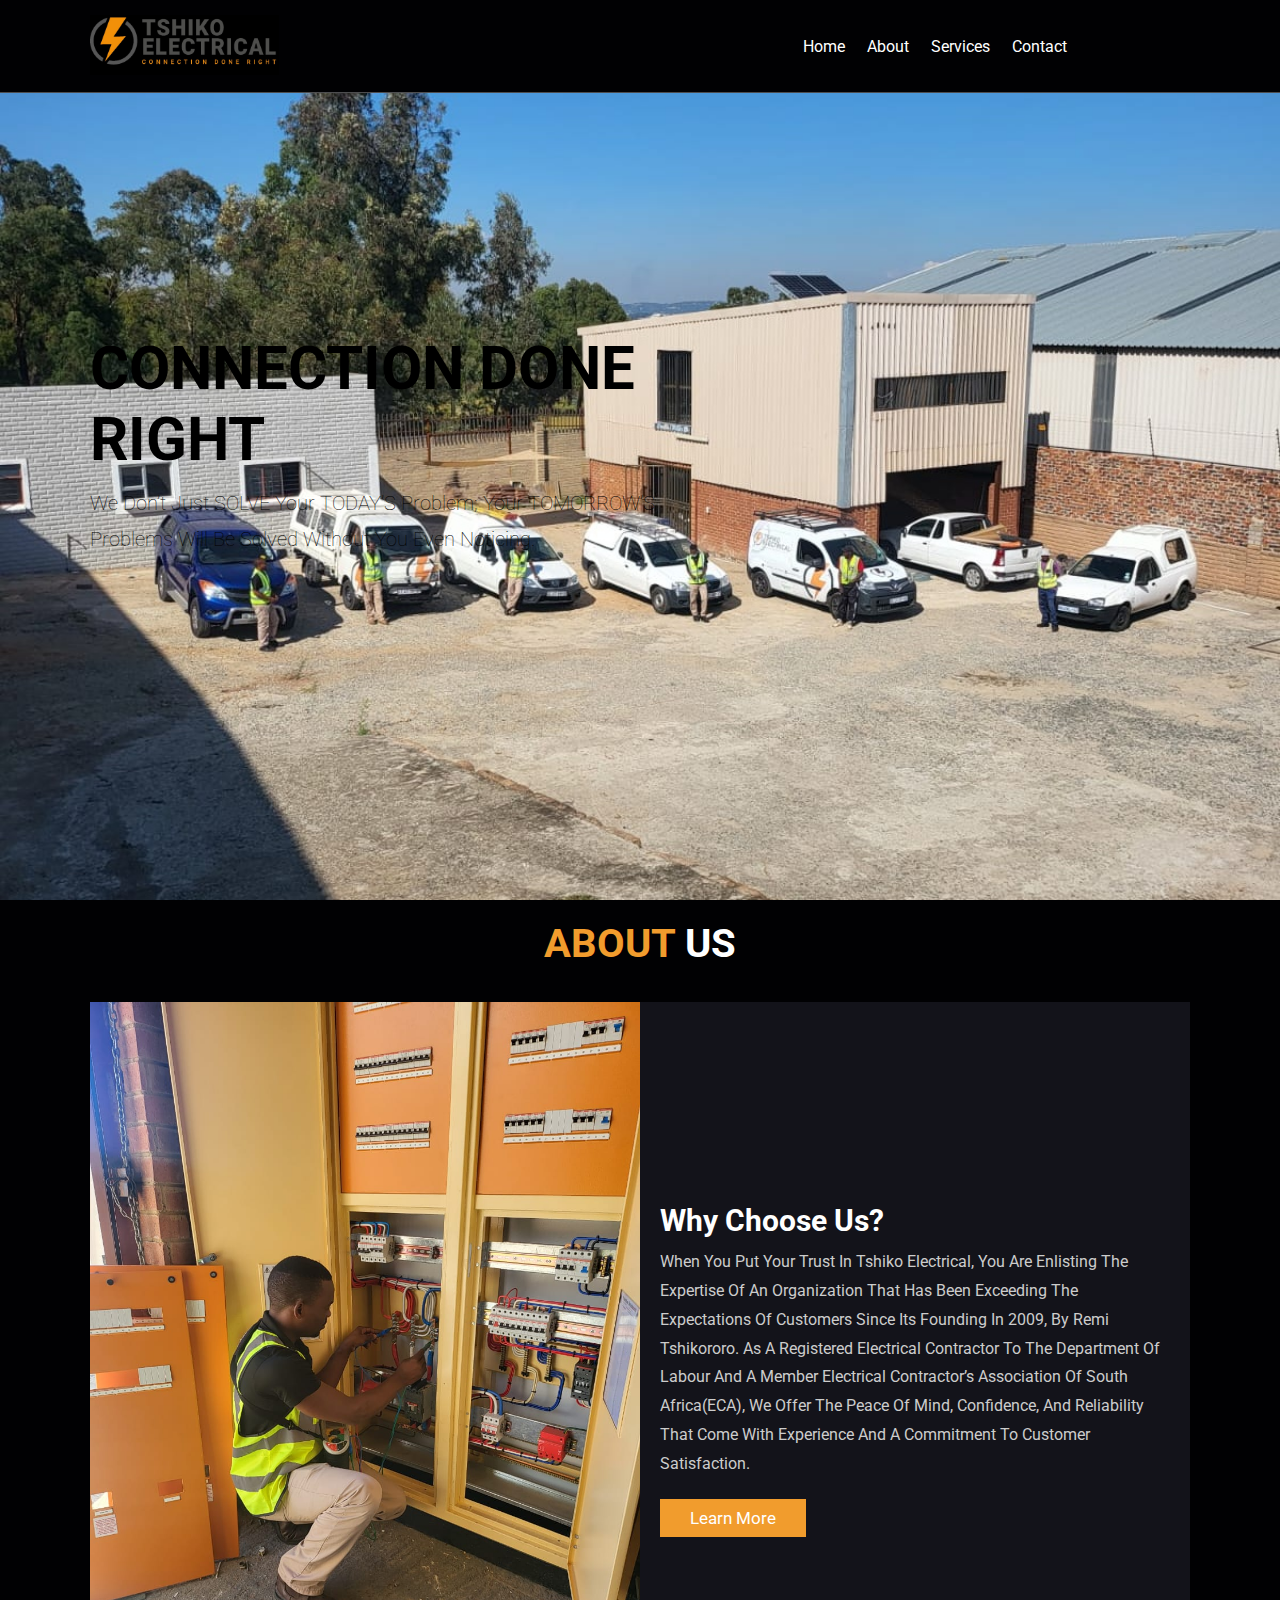
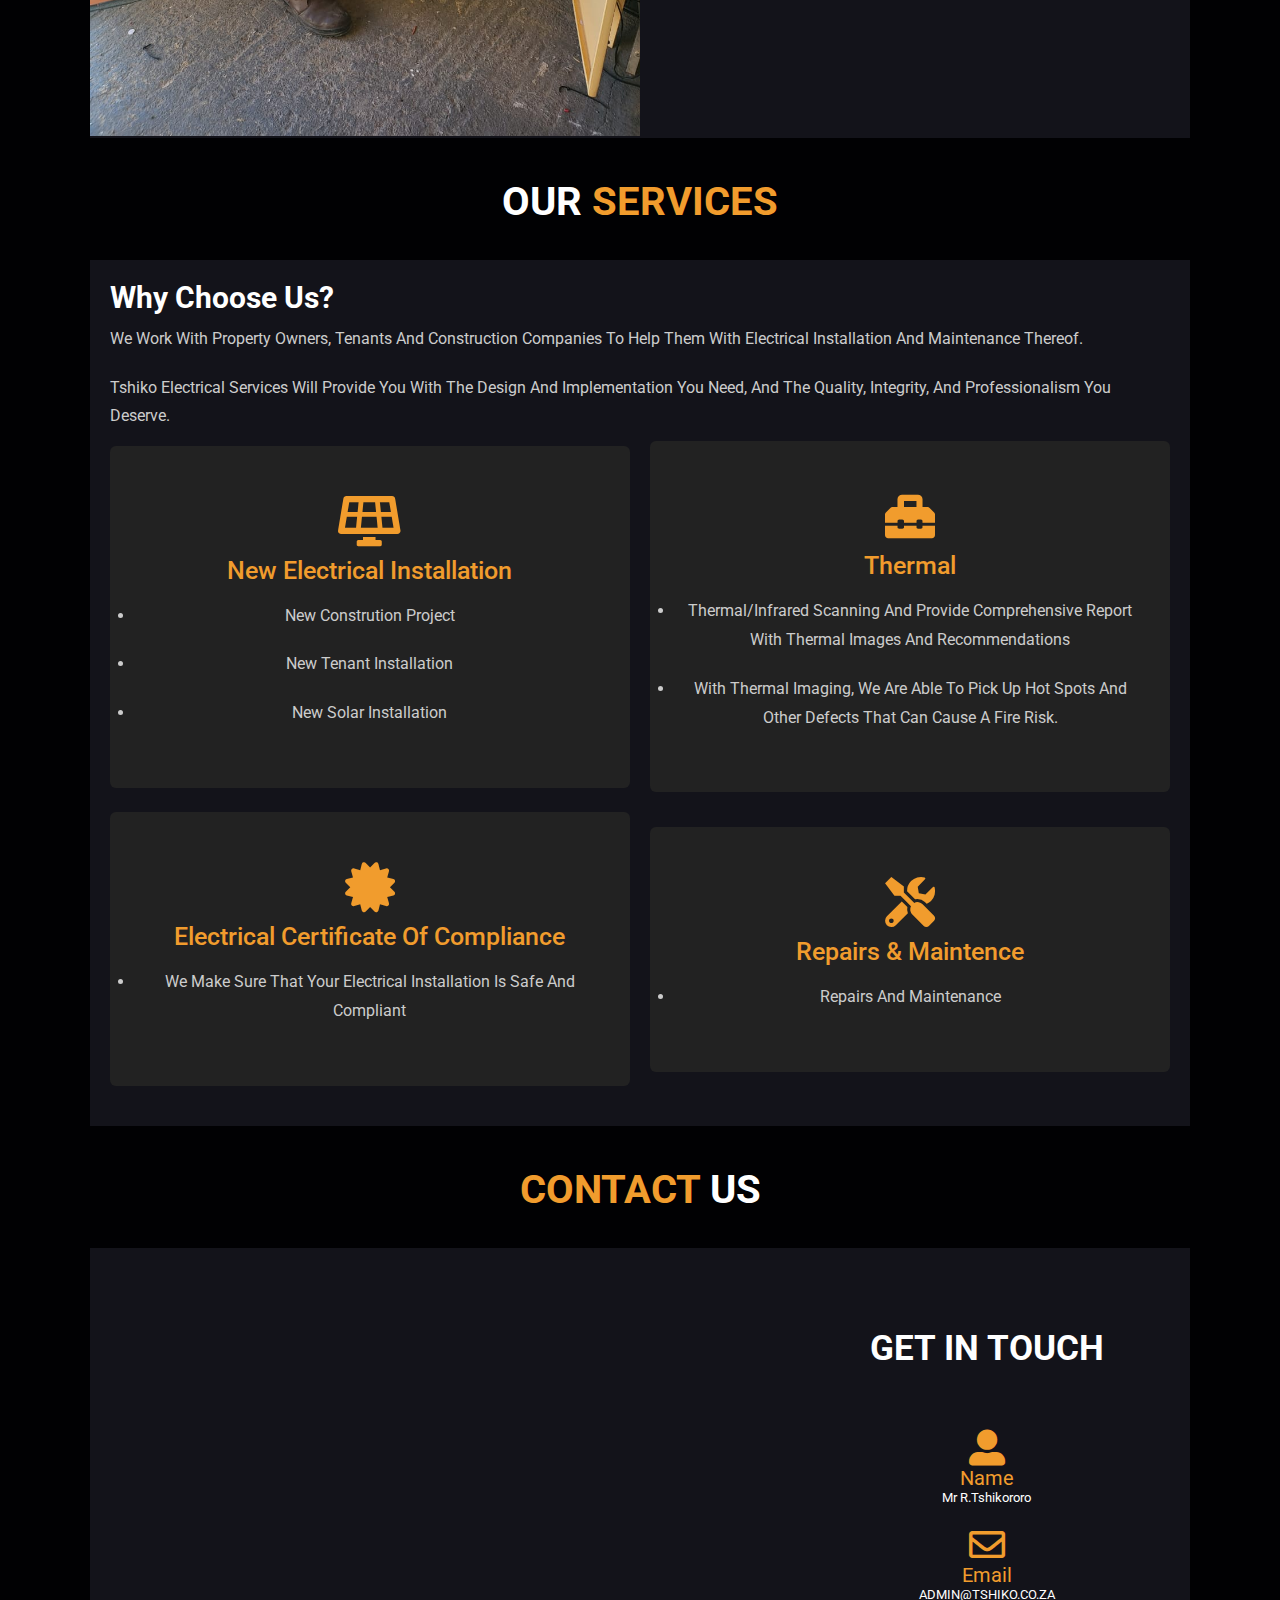
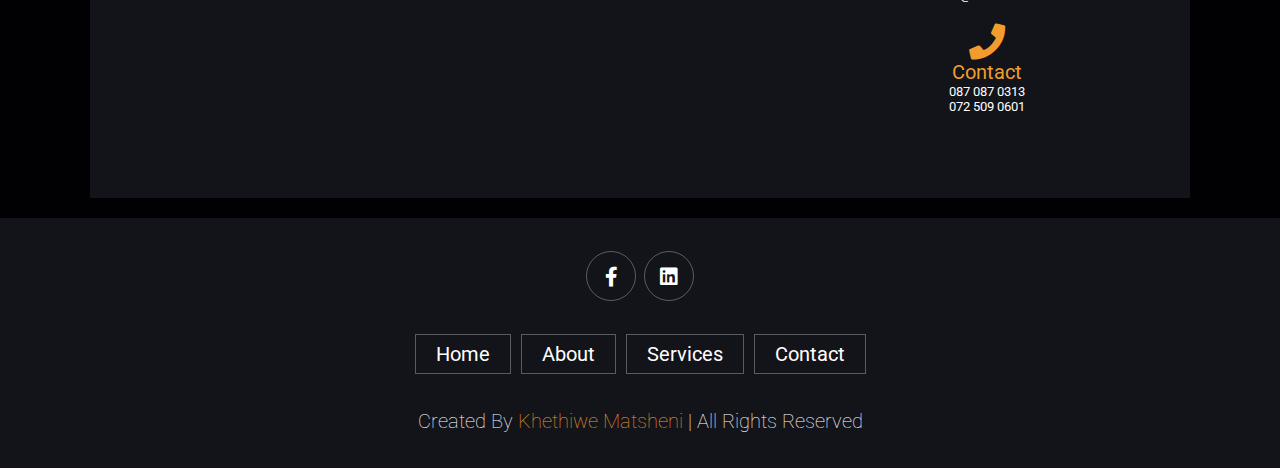
==== index.html @ 430356de "Add files via upload" ====
<!DOCTYPE html>
<html lang="en">
<head>
    <meta charset="UTF-8">
    <meta http-equiv="X-UA-Compatible" content="IE=edge">
    <meta name="viewport" content="width=device-width, initial-scale=1.0">
    <title>Tshiko Electrical</title>

    <!-- font awesome cdn link  -->
    <link rel="stylesheet" href="https://cdnjs.cloudflare.com/ajax/libs/font-awesome/5.15.4/css/all.min.css">
    <link rel="stylesheet" href="styles.css">

    <!-- custom css file link  -->
    <link rel="stylesheet" href="css/style.css">

</head>
<body>
    
<!-- header section starts  -->

<header class="header">

    <a href="#" class="logo">
        <img src="images/IMG-20221024-WA0004.jpg" alt="">
    </a>

    <nav class="navbar" style="
    margin-left: 400px;">
        <a href="#home">home</a>
        <a href="#about">about</a>
        <a href="#services">services</a>
        <a href="#contact">contact</a>
    </nav>

    <div class="icons">
        <div class="fas fa-bars" id="menu-btn"></div>
    </div>

</header>

<!-- header section ends -->

<!-- home section starts  -->

<section class="home" id="home">

    <div class="content">
        <h3>connection done right</h3>
        <p>We don’t just SOLVE your
            TODAY’S problem; Your
            TOMORROW’S problems will
            be solved without you even
            noticing.</p>
    </div>

</section>

<!-- home section ends -->

<!-- about section starts  -->

<section class="about" id="about">

    <h1 class="heading"> <span>about</span> us </h1>

    <div class="row">

        <div class="image">
            <img src="images/IMG-20221025-WA0006.jpg" alt="">
        </div>

        <div class="content">
            <h3>Why choose us?</h3>
            <p>When you put your trust in Tshiko Electrical, you are enlisting the expertise of
                an organization that has been exceeding the expectations of customers since
                its founding in 2009, by Remi Tshikororo.
                As a registered electrical contractor to the Department of Labour and a member
                Electrical Contractor’s Association of South Africa(ECA), we offer the peace of
                mind, confidence, and reliability that come with experience and a commitment
                to customer satisfaction.</p>
            <a href="learn.html" class="btn">learn more</a>
        </div>

    </div>

</section>

<!-- about section ends -->

<!-- menu section starts  -->

<section class="services" id="services">

    <h1 class="heading"> our <span>services</span> </h1>

    <div class="box-container">
        
        <div class="row">
    
            <div class="content">
                <h3>Why choose us?</h3>
                <p>We work with Property
                    owners, Tenants and
                    Construction companies to
                    help them with electrical
                    installation and maintenance
                    thereof.
                </p>
                
                <p> Tshiko Electrical Services
                    will provide you with the
                    design and implementation
                    you need, and the quality,
                    integrity, and
                    professionalism you
                    deserve.
                </p>

                <div class="serv-content">
                    <div class="card">
                        <div class="box">
                            <i class="fas fa-solar-panel"></i>
                            <div class="text">New Electrical Installation</div>
                            <ul>
                                <li>New constrution project</li>
                                <li>New Tenant Installation</li>
                                <li>New Solar Installation</li>
                            </ul>
                            
                        </div>
                    </div>

                    <div class="card">
                        <div class="box">
                            <i class="fas fa-toolbox"></i>
                            <div class="text">Thermal</div>
                            <ul>
                                <li>Thermal/Infrared Scanning
                                    and provide comprehensive
                                    report with thermal images
                                    and recommendations</li>
                                <li>With thermal imaging, we
                                    are able to pick up hot spots
                                    and other defects that can cause a fire risk.</li>
                            </ul>
                        </div>
                    </div>

                    <div class="card">
                        <div class="box">
                            <i class="fa fa-certificate"></i>
                            <div class="text">Electrical Certificate of Compliance</div>
                            <ul>
                                <li>We make sure that your electrical
                            installation is safe and compliant</li>
                            </ul>
                        </div>
                    </div>
                    <div class="card">
                        <div class="box">
                            <i class="fas fa-tools"></i>
                            <div class="text">Repairs & Maintence</div>
                           <ul>
                            <li>Repairs and Maintenance</li>
                           </ul>
                        </div>
                    </div>
                </div>
            </div>
        </div>
    </div>

</section>

<!-- menu section ends -->

<!-- contact section starts  -->

<section class="contact" id="contact">

    <h1 class="heading"> <span>contact</span> us </h1>

    <div class="row">
        <iframe src="https://www.google.com/maps/embed?pb=!1m18!1m12!1m3!1d3584.1574217935186!2d28.1757963150271!3d-26.061111183501712!2m3!1f0!2f0!3f0!3m2!1i1024!2i768!4f13.1!3m3!1m2!1s0x1e956cea1ae6d1e9%3A0x53cdd61ce76cabef!2sKaolin%20Avenue%2C%20Chloorkop%2C%20Edenvale%2C%201622!5e0!3m2!1sen!2sza!4v1666808904752!5m2!1sen!2sza" width="600" height="450" style="border:0;" allowfullscreen="" loading="lazy" referrerpolicy="no-referrer-when-downgrade"></iframe>
        <div class="column left" style="
            margin-left: 150px;">
            <h3 style="
            padding-top: 30px;
            padding-right: 0px;
            margin-right: 0px;">Get in Touch</h3>
            </br>
            <div class="icons" style="
            margin-top: 50px;">
                <div class="row2">
                    <i class='fas fa-user-alt' style='font-size:36px'></i>
                    <div class="info">
                        <div class="head" style="font-size: 20px;">Name</div>
                        <div class="sub-title" style="
                        color: white;
                        font-size: small;">Mr R.Tshikororo</div>
                    </div>
                </div>
            </br>
            </br>
                <div class="row2">
                    <i class='far fa-envelope' style='font-size:36px'></i>
                    <div class="info">
                        <div class="head" style="font-size: 20px;">Email</div>
                        <div class="sub-title" style="
                        color: white;
                        font-size: small;">ADMIN@TSHIKO.CO.ZA</div>
                    </div>
                </div>
                    </br>
                    </br>
                <div class="row2">
                    <i class='fas fa-phone' style='font-size:36px'></i>
                    <div class="info">
                        <div class="head" style="font-size: 20px;">Contact</div>
                        <div class="sub-title" style="
                        color: white;
                        font-size: small;">087 087 0313 </br> 072 509 0601 </div>
                    </div>
                </div>
                    </br>
                    </br>
            </div>
        </div>
    </div>

</section>



<!-- contact section ends -->

<!-- footer section starts  -->

<section class="footer">

    <div class="share">
        <a href="#" class="fab fa-facebook-f"></a>
        <a href="#" class="fab fa-linkedin"></a>
    </div>

    <div class="links">
        <a href="#">home</a>
        <a href="#">about</a>
        <a href="#">services</a>
        <a href="#">contact</a>
    </div>

    <div class="credit">created by <span>Khethiwe Matsheni</span> | all rights reserved</div>

</section>

<!-- footer section ends -->

















<!-- custom js file link  -->
<script src="js/script.js"></script>

</body>
</html>
---- css/style.css ----
@import url('https://fonts.googleapis.com/css2?family=Roboto:wght@100;300;400;500;700&display=swap');

:root{
    --main-color:#f19c2d;
    --black:#13131a;
    --bg:#010103;
    --border:.1rem solid rgba(255,255,255,.3);
}

*{
    font-family: 'Roboto', sans-serif;
    margin:0; padding:0;
    box-sizing: border-box;
    outline: none; border:none;
    text-decoration: none;
    text-transform: capitalize;
    transition: .2s linear;
}

html{
    font-size: 62.5%;
    overflow-x: hidden;
    scroll-padding-top: 9rem;
    scroll-behavior: smooth;
}

html::-webkit-scrollbar{
    width: .8rem;
}

html::-webkit-scrollbar-track{
    background: transparent;
}

html::-webkit-scrollbar-thumb{
    background: #fff;
    border-radius: 5rem;
}

body{
    background: var(--bg);
}

section{
    padding:2rem 7%;
}

.heading{
    text-align: center;
    color:#fff;
    text-transform: uppercase;
    padding-bottom: 3.5rem;
    font-size: 4rem;
}

.heading span{
    color:var(--main-color);
    text-transform: uppercase;
}

.btn{
    margin-top: 1rem;
    display: inline-block;
    padding:.9rem 3rem;
    font-size: 1.7rem;
    color:#fff;
    background: var(--main-color);
    cursor: pointer;
}

.btn:hover{
    letter-spacing: .2rem;
}

.header{
    background: var(--bg);
    display: flex;
    align-items: center;
    justify-content: space-between;
    padding:1.5rem 7%;
    border-bottom: var(--border);
    position: fixed;
    top:0; left: 0; right: 0;
    z-index: 1000;
}

.header .logo img{
    height: 6rem;
}

.header .navbar a{
    margin:0 1rem;
    font-size: 1.6rem;
    color:#fff;
}

.header .navbar a:hover{
    color:var(--main-color);
    border-bottom: .1rem solid var(--main-color);
    padding-bottom: .5rem;
}

.header .icons div{
    color:#fff;
    cursor: pointer;
    font-size: 2.5rem;
    margin-left: 2rem;
}

.header .icons div:hover{
    color:var(--main-color);
}

#menu-btn{
    display: none;
}

.header .search-form{
    position: absolute;
    top:115%; right: 7%;
    background: #fff;
    width: 50rem;
    height: 5rem;
    display: flex;
    align-items: center;
    transform: scaleY(0);
    transform-origin: top;
}

.header .search-form.active{
    transform: scaleY(1);
}

.header .search-form input{
    height: 100%;
    width: 100%;
    font-size: 1.6rem;
    color:var(--black);
    padding:1rem;
    text-transform: none;
}

.header .search-form label{
    cursor: pointer;
    font-size: 2.2rem;
    margin-right: 1.5rem;
    color:var(--black);
}

.header .search-form label:hover{
    color:var(--main-color);
}

.header .cart-items-container{
    position: absolute;
    top:100%; right: -100%;
    height: calc(100vh - 9.5rem);
    width: 35rem;
    background: #fff;
    padding:0 1.5rem;
}

.header .cart-items-container.active{
    right: 0;
}

.header .cart-items-container .cart-item{
    position: relative;
    margin:2rem 0;
    display: flex;
    align-items: center;
    gap:1.5rem;
}

.header .cart-items-container .cart-item .fa-times{
    position: absolute;
    top:1rem; right: 1rem;
    font-size: 2rem;
    cursor: pointer;
    color: var(--black);
}

.header .cart-items-container .cart-item .fa-times:hover{
    color:var(--main-color);
}

.header .cart-items-container .cart-item img{
    height: 7rem;
}

.header .cart-items-container .cart-item .content h3{
    font-size: 2rem;
    color:var(--black);
    padding-bottom: .5rem;
}

.header .cart-items-container .cart-item .content .price{
    font-size: 1.5rem;
    color:var(--main-color);
}

.header .cart-items-container .btn{
    width: 100%;
    text-align: center;
}

.home{
    min-height: 100vh;
    display: flex;
    align-items: center;
    background:url(../images/IMG_20221027_084134.jpg) no-repeat;
    background-size: cover;
    background-position: center;
}

.home .content{
    max-width: 60rem;
}

.home .content h3{
    font-size: 6rem;
    text-transform: uppercase;
    color:black;
}

.home .content p{
    font-size: 2rem;
    font-weight: lighter;
    line-height: 1.8;
    padding:1rem 0;
    color:black;
}

.about .row{
    display: flex;
    align-items: center;
    background:var(--black);
    flex-wrap: wrap;
}

.about .row .image{
    flex:1 1 45rem;
}

.about .row .image img{
    width: 100%;
}
.about .row .content{
    flex:1 1 45rem;
    padding:2rem;
}

.about .row .content h3{
    font-size: 3rem;
    color:#fff;
}

.about .row .content p{
    font-size: 1.6rem;
    color:#ccc;
    padding:1rem 0;
    line-height: 1.8;
}

.services .serv-content{
    display: flex;
    flex-wrap: wrap;
    align-items: center;
    justify-content: space-between;
}
.services .row{
    display: flex;
    align-items: center;
    background:var(--black);
    flex-wrap: wrap;
}

.services .row .image{
    flex:1 1 45rem;
}

.services .row .image img{
    width: 100%;
}
.services .row .content{
    flex:1 1 45rem;
    padding:2rem;
}

.services .row .content h3{
    font-size: 3rem;
    color:#fff;
}

.services .row .content p{
    font-size: 1.6rem;
    color:#ccc;
    padding:1rem 0;
    line-height: 1.8;
}

.services .row .content li{
    font-size: 1.6rem;
    color:#ccc;
    padding:1rem 0;
    line-height: 1.8;
}

.services .serv-content .card{
    width: calc(33% - 20px);
    background: #222;
    text-align: center;
    border-radius: 6px;
    padding: 50px 25px;
    cursor: pointer;
    transition: all 0.3s ease;
}
.services .serv-content .card .box{
    transition: all 0.3s ease;
}
.services .serv-content .card i{
    font-size: 50px;
    color: #f19c2d;
    transition: color 0.3s ease;
}

.services .serv-content .card .text{
    font-size: 25px;
    font-weight: 500;
    margin: 10px 0 7px 0;
    color:#f19c2d;
}

.services .serv-content .card{
    width: calc(50% - 10px);
    margin-bottom: 20px;
}

.review .box-container{
    display: grid;
    grid-template-columns: repeat(auto-fit, minmax(30rem, 1fr));
    gap:1.5rem;
}

.review .box-container .box{
    border:var(--border);
    text-align: center;
    padding:3rem 2rem;
}

.review .box-container .box p{
    font-size: 1.5rem;
    line-height: 1.8;
    color:#ccc;
    padding:2rem 0;
}

.review .box-container .box .user{
    height: 250px;
    width: 200px;
    object-fit: cover;
}

.review .box-container .box h3{
    padding:1rem 0;
    font-size: 2rem;
    color:#fff;
}

.review .box-container .box .stars i{
    font-size: 1.5rem;
    color:var(--main-color);
}


.contact .row{
    display: flex;
    background:var(--black);
    flex-wrap: wrap;
    gap:1rem;
}

.contact .row .map{
    flex:1 1 45rem;
    width: 100%;
    object-fit: cover;
}

.contact .row{
    flex:1 1 45rem;
    padding:5rem 2rem;
    text-align: center;
    color: #f19c2d;
}

.contact .row h3{
    text-transform: uppercase;
    font-size: 3.5rem;
    color:#fff;
}

.contact .row p{
    font-size: medium;
    color: white;
}

.contact .row head{
    height: 30px;
}

.contact .row .inputBox{
    display: flex;
    align-items: center;
    margin-top: 2rem;
    margin-bottom: 2rem;
    background:var(--bg);
    border:var(--border);
}

.contact .row .inputBox span{
    color:#fff;
    font-size: 2rem;
    padding-left: 2rem;
}

.contact .row .inputBox input{
    width: 100%;
    padding:2rem;
    font-size: 1.7rem;
    color:#fff;
    text-transform: none;
    background:none;
}


.footer{
    background:var(--black);
    text-align: center;
}

.footer .share{
    padding:1rem 0;
}

.footer .share a{
    height: 5rem;
    width: 5rem;
    line-height: 5rem;
    font-size: 2rem;
    color:#fff;
    border:var(--border);
    margin:.3rem;
    border-radius: 50%;
}

.footer .share a:hover{
    background-color: var(--main-color);
}

.footer .links{
    display: flex;
    justify-content: center;
    flex-wrap: wrap;
    padding:2rem 0;
    gap:1rem;
}

.footer .links a{
    padding:.7rem 2rem;
    color:#fff;
    border:var(--border);
    font-size: 2rem;
}

.footer .links a:hover{
    background:var(--main-color);
}

.footer .credit{
    font-size: 2rem;
    color:#fff;
    font-weight: lighter;
    padding:1.5rem;
}

.footer .credit span{
    color:var(--main-color);
}













/* media queries  */
@media (max-width:991px){

    html{
        font-size: 55%;
    }

    .header{
        padding:1.5rem 2rem;
    }

    section{
        padding:2rem;
    }

}

@media (max-width:768px){

    #menu-btn{
        display: inline-block;
    }

    .header .navbar{
        position: absolute;
        top:100%; right: -100%;
        background: #fff;
        width: 30rem;
        height: calc(100vh - 9.5rem);
    }

    .header .navbar.active{
        right:0;
    }

    .header .navbar a{
        color:var(--black);
        display: block;
        margin:1.5rem;
        padding:.5rem;
        font-size: 2rem;
    }

    .header .search-form{
        width: 90%;
        right: 2rem;
    }

    .home{
        background-position: left;
        justify-content: center;
        text-align: center;
    }

    .home .content h3{
        font-size: 4.5rem;
    }

    .home .content p{
        font-size: 1.5rem;
    }

}

@media (max-width:450px){

    html{
        font-size: 50%;
    }

}
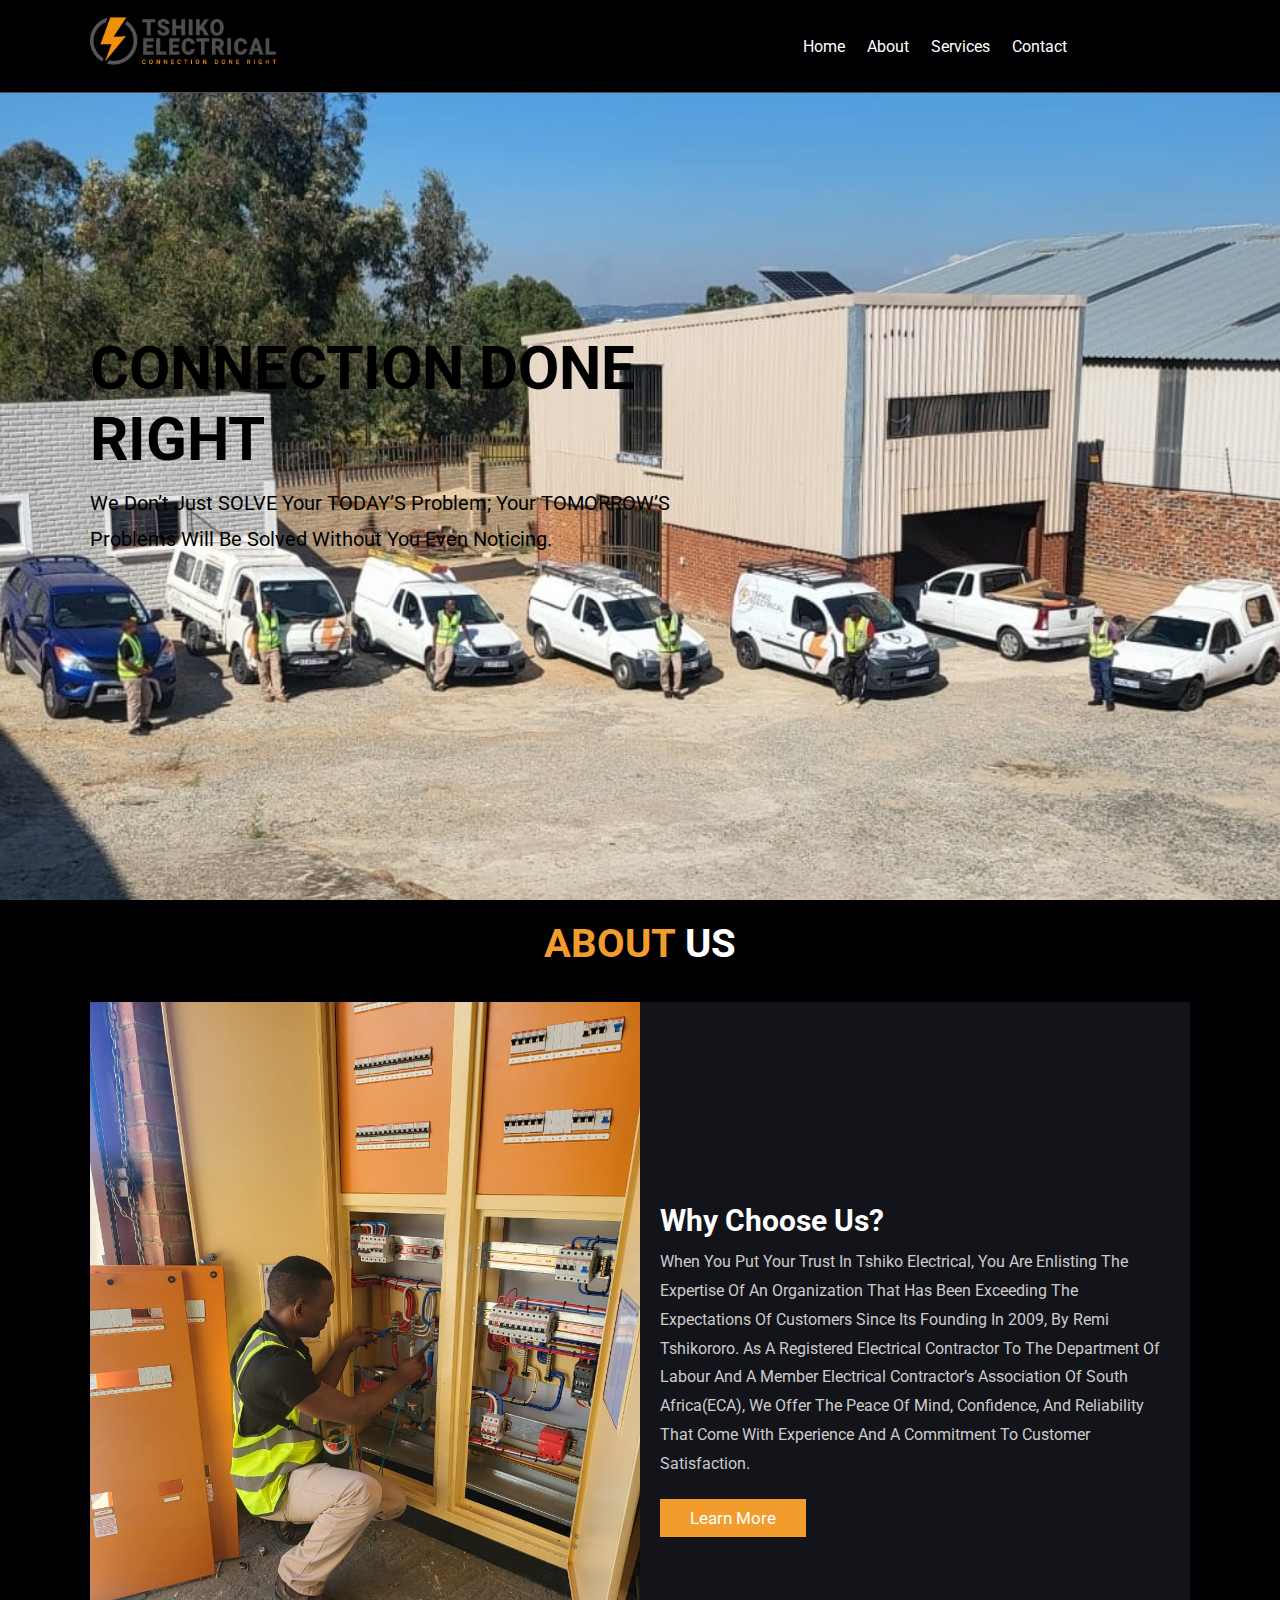
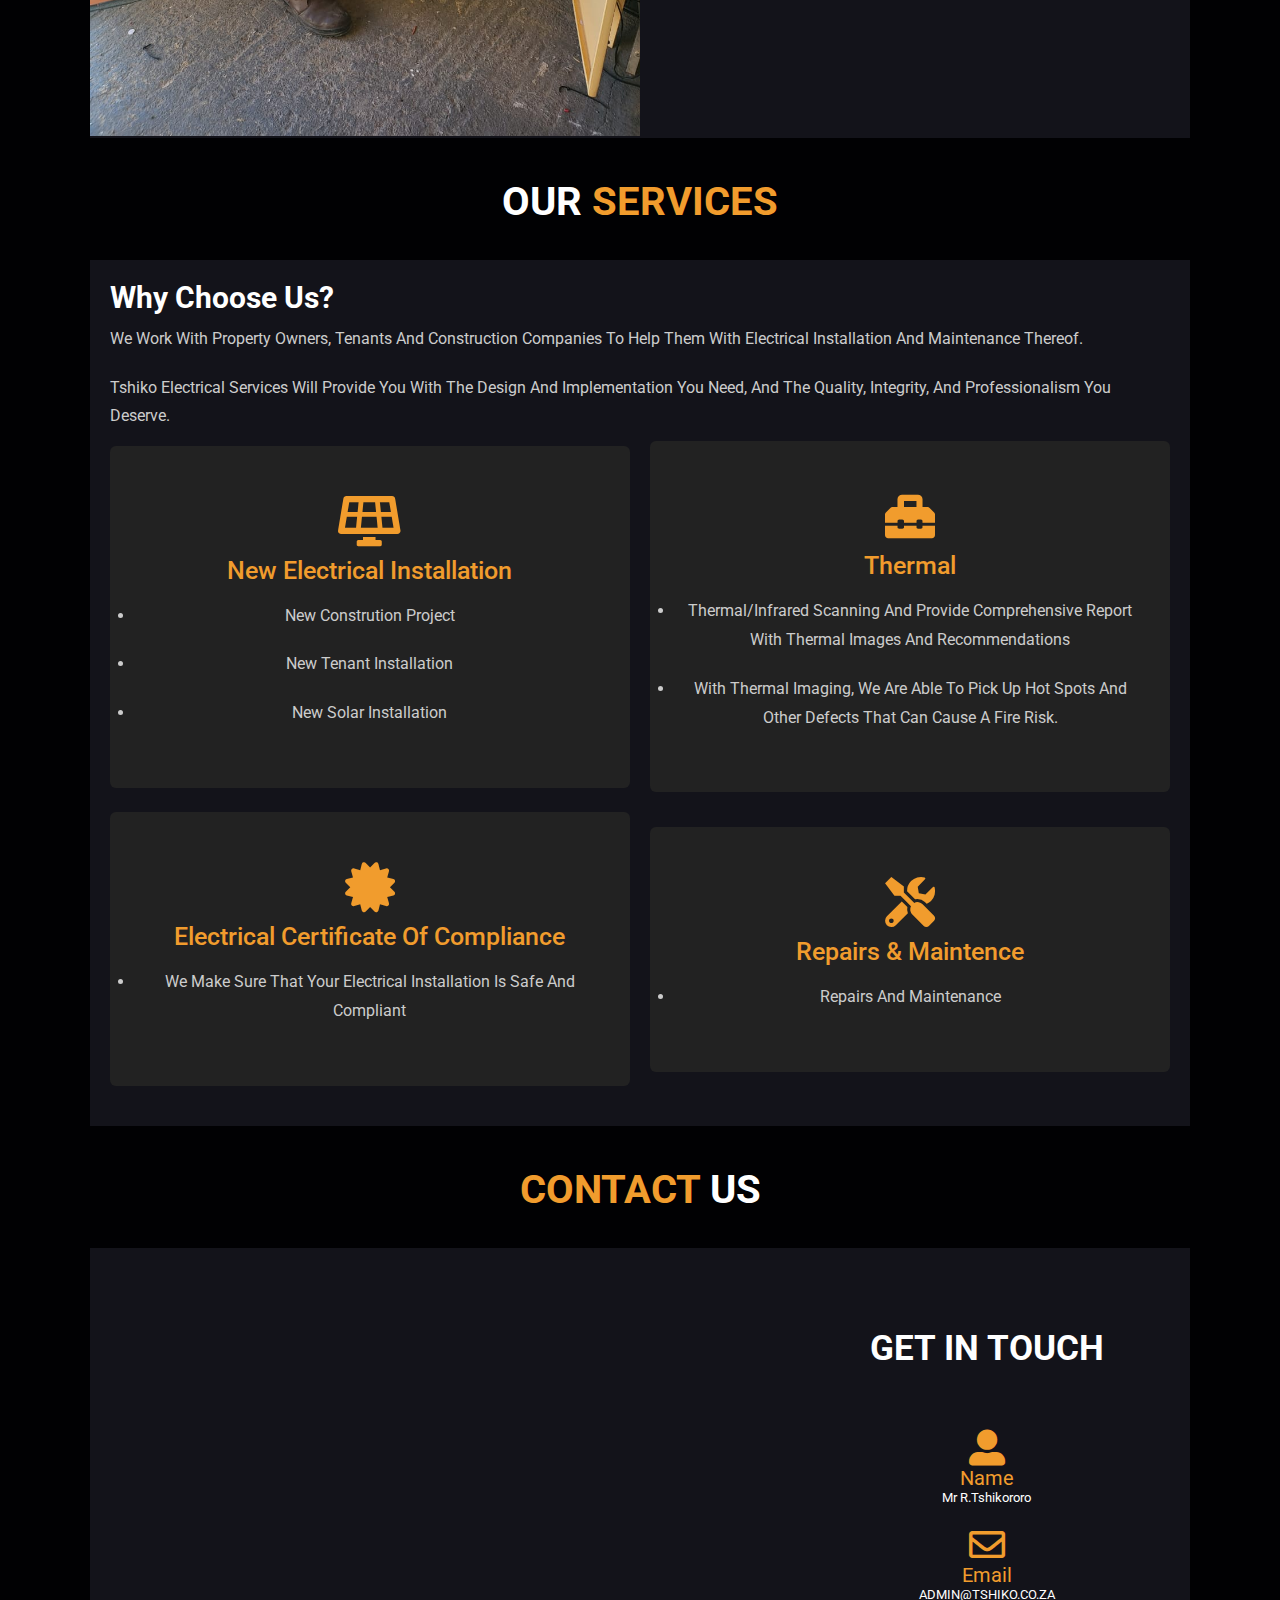
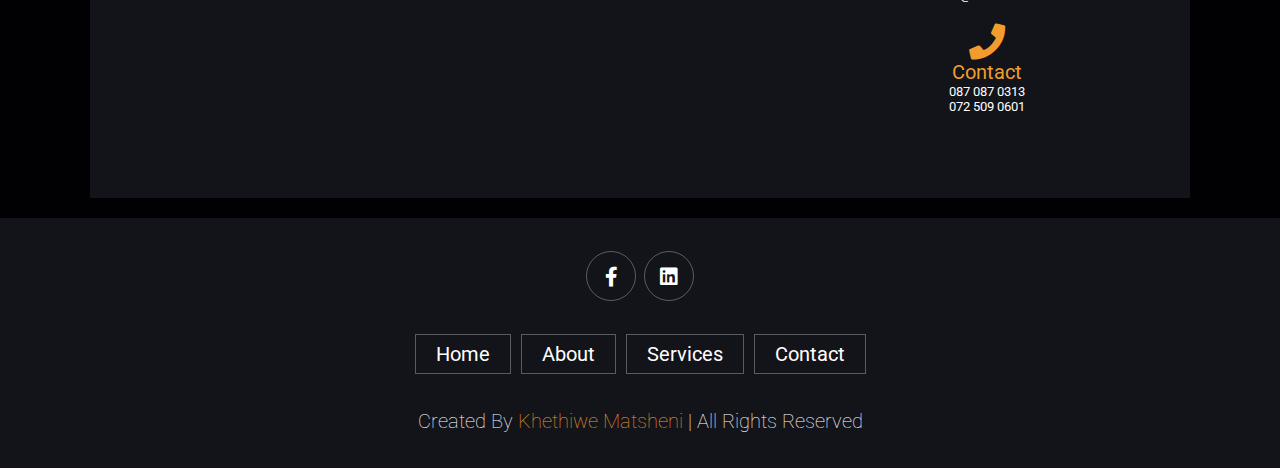
==== commit 06f78bed: "Add files via upload" ====
--- a/index.html
+++ b/index.html
@@ -46,11 +46,11 @@
 
     <div class="content">
         <h3>connection done right</h3>
-        <p>We don’t just SOLVE your
+        <p><b>We don’t just SOLVE your
             TODAY’S problem; Your
             TOMORROW’S problems will
             be solved without you even
-            noticing.</p>
+            noticing.</b></p>
     </div>
 
 </section>
--- a/css/style.css
+++ b/css/style.css
@@ -208,7 +208,7 @@
     min-height: 100vh;
     display: flex;
     align-items: center;
-    background:url(../images/IMG_20221027_084134.jpg) no-repeat;
+    background:url(../images/IMG_20221027_120402.jpg) no-repeat;
     background-size: cover;
     background-position: center;
 }
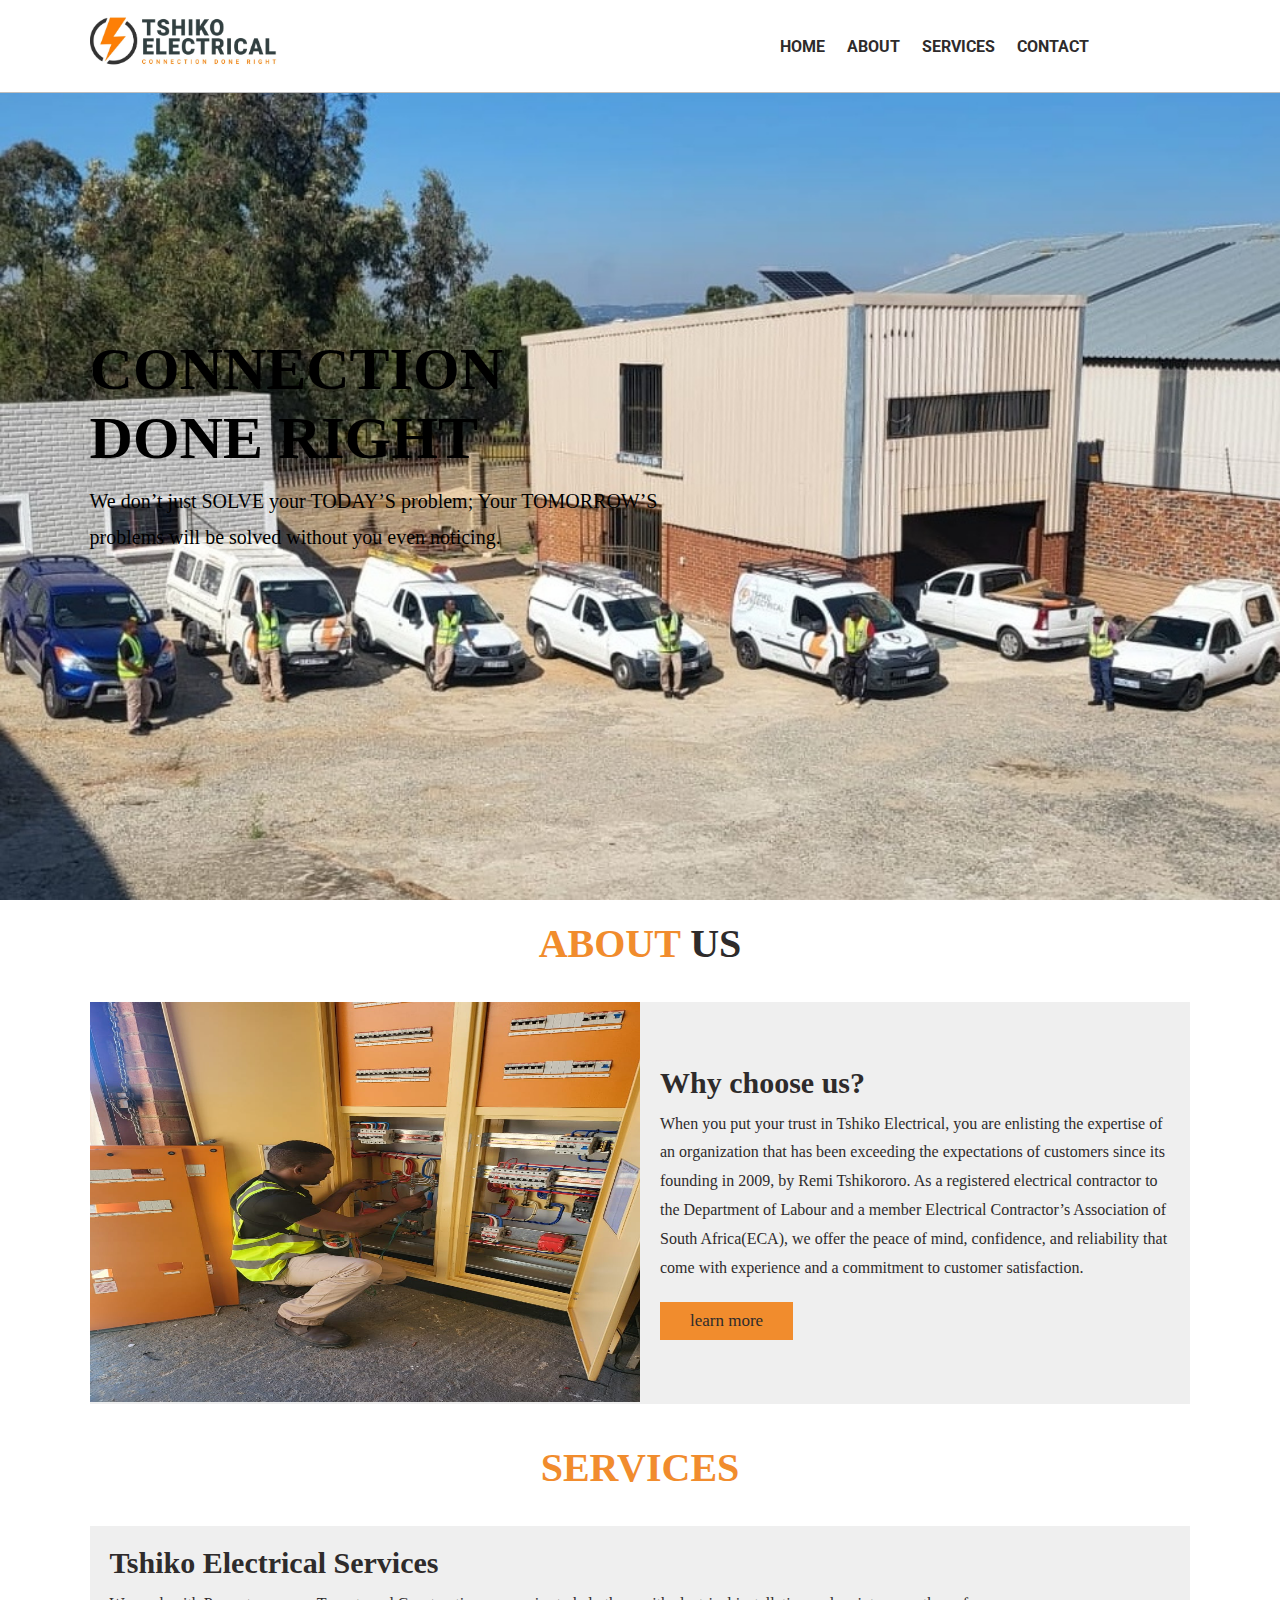
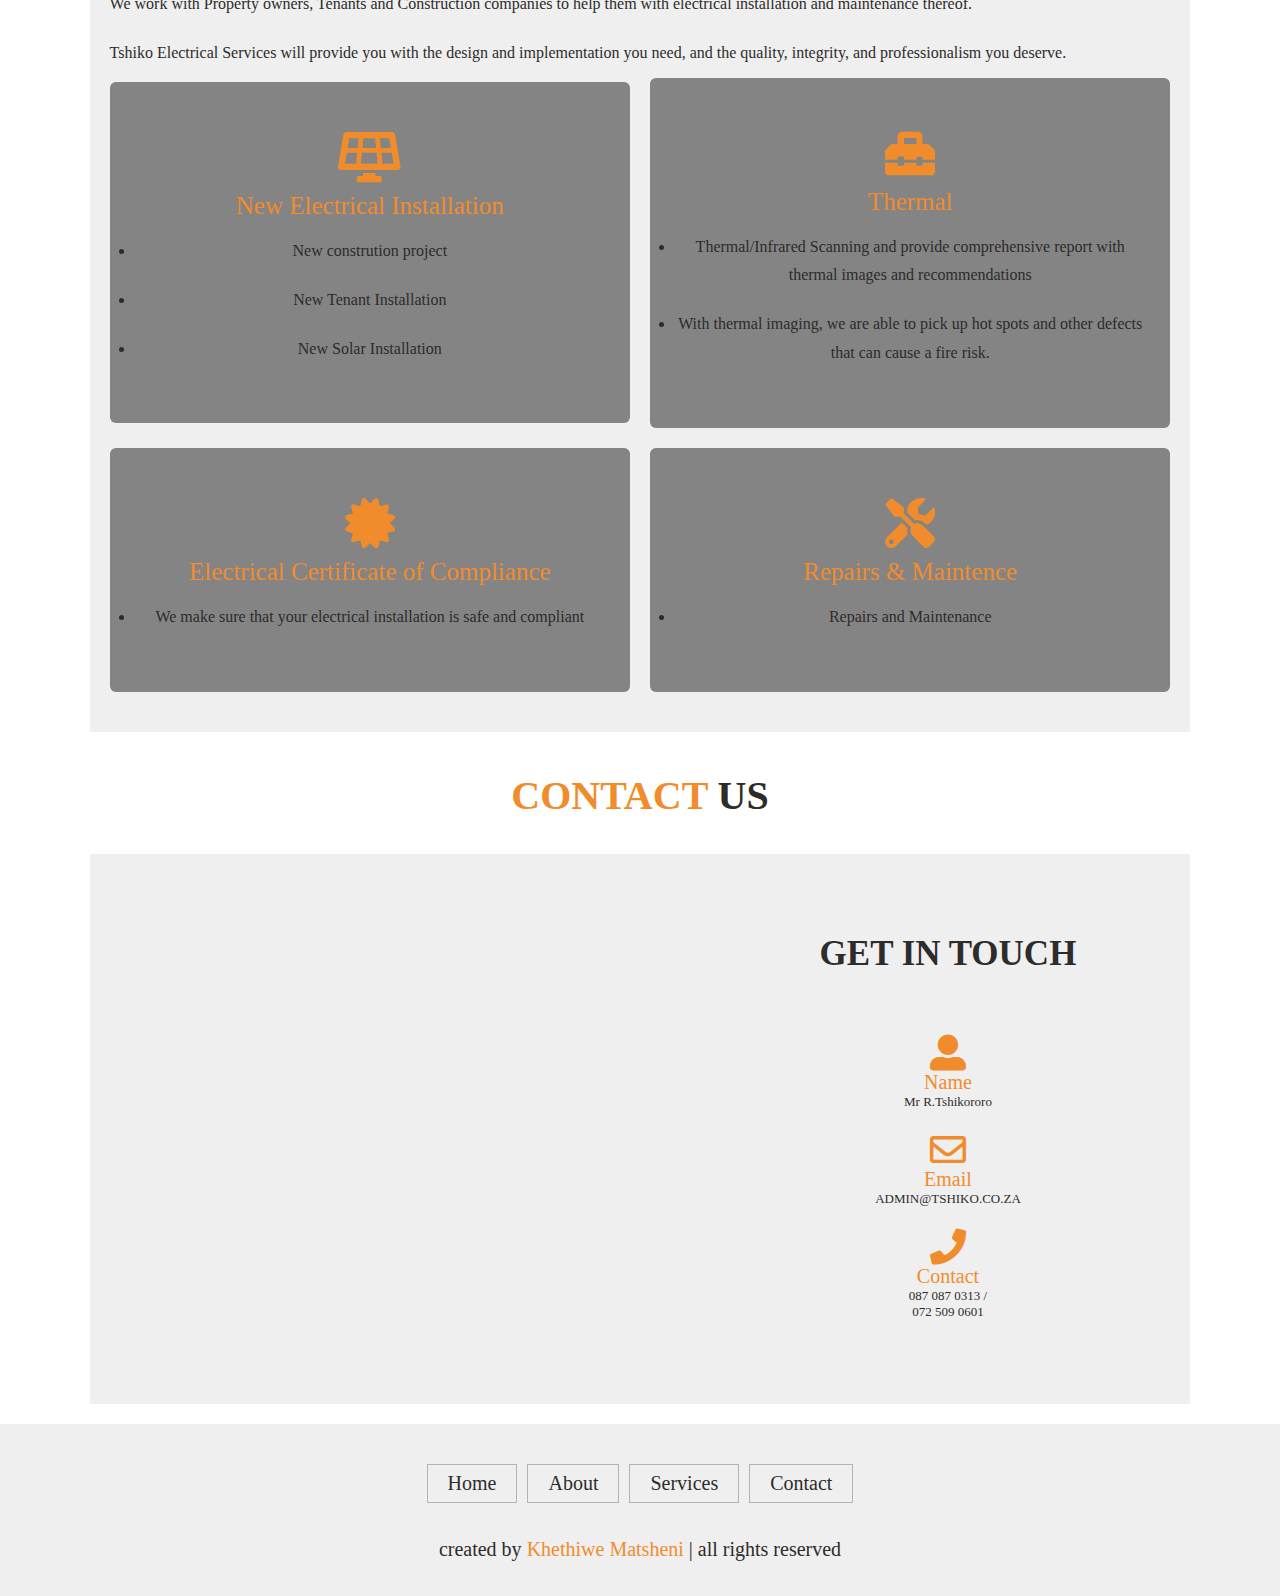
==== commit 6b0cdb69: "Add files via upload" ====
--- a/index.html
+++ b/index.html
@@ -21,15 +21,15 @@
 <header class="header">
 
     <a href="#" class="logo">
-        <img src="images/IMG-20221024-WA0004.jpg" alt="">
+        <img src="images/IMG-20221024-WA0005.jpg" alt="">
     </a>
 
     <nav class="navbar" style="
     margin-left: 400px;">
-        <a href="#home">home</a>
-        <a href="#about">about</a>
-        <a href="#services">services</a>
-        <a href="#contact">contact</a>
+        <a href="#home"><b>home</b></a>
+        <a href="#about"><b>about</b></a>
+        <a href="#services"><b>services</b></a>
+        <a href="#contact"><b>contact</b></a>
     </nav>
 
     <div class="icons">
@@ -91,14 +91,14 @@
 
 <section class="services" id="services">
 
-    <h1 class="heading"> our <span>services</span> </h1>
+    <h1 class="heading"><span>services</span> </h1>
 
     <div class="box-container">
         
         <div class="row">
     
             <div class="content">
-                <h3>Why choose us?</h3>
+                <h3> Tshiko Electrical Services</h3>
                 <p>We work with Property
                     owners, Tenants and
                     Construction companies to
@@ -183,7 +183,7 @@
     <div class="row">
         <iframe src="https://www.google.com/maps/embed?pb=!1m18!1m12!1m3!1d3584.1574217935186!2d28.1757963150271!3d-26.061111183501712!2m3!1f0!2f0!3f0!3m2!1i1024!2i768!4f13.1!3m3!1m2!1s0x1e956cea1ae6d1e9%3A0x53cdd61ce76cabef!2sKaolin%20Avenue%2C%20Chloorkop%2C%20Edenvale%2C%201622!5e0!3m2!1sen!2sza!4v1666808904752!5m2!1sen!2sza" width="600" height="450" style="border:0;" allowfullscreen="" loading="lazy" referrerpolicy="no-referrer-when-downgrade"></iframe>
         <div class="column left" style="
-            margin-left: 150px;">
+            margin-left: 100px;">
             <h3 style="
             padding-top: 30px;
             padding-right: 0px;
@@ -196,7 +196,7 @@
                     <div class="info">
                         <div class="head" style="font-size: 20px;">Name</div>
                         <div class="sub-title" style="
-                        color: white;
+                        color: rgb(46, 43, 43);
                         font-size: small;">Mr R.Tshikororo</div>
                     </div>
                 </div>
@@ -207,7 +207,7 @@
                     <div class="info">
                         <div class="head" style="font-size: 20px;">Email</div>
                         <div class="sub-title" style="
-                        color: white;
+                        color: rgb(46, 43, 43);
                         font-size: small;">ADMIN@TSHIKO.CO.ZA</div>
                     </div>
                 </div>
@@ -218,8 +218,8 @@
                     <div class="info">
                         <div class="head" style="font-size: 20px;">Contact</div>
                         <div class="sub-title" style="
-                        color: white;
-                        font-size: small;">087 087 0313 </br> 072 509 0601 </div>
+                        color: rgb(46, 43, 43);
+                        font-size: small;">087 087 0313 /</br> 072 509 0601 </div>
                     </div>
                 </div>
                     </br>
@@ -238,16 +238,11 @@
 
 <section class="footer">
 
-    <div class="share">
-        <a href="#" class="fab fa-facebook-f"></a>
-        <a href="#" class="fab fa-linkedin"></a>
-    </div>
-
     <div class="links">
-        <a href="#">home</a>
-        <a href="#">about</a>
-        <a href="#">services</a>
-        <a href="#">contact</a>
+        <a href="#">Home</a>
+        <a href="#about">About</a>
+        <a href="#services">Services</a>
+        <a href="#contact">Contact</a>
     </div>
 
     <div class="credit">created by <span>Khethiwe Matsheni</span> | all rights reserved</div>
--- a/css/style.css
+++ b/css/style.css
@@ -1,19 +1,17 @@
 @import url('https://fonts.googleapis.com/css2?family=Roboto:wght@100;300;400;500;700&display=swap');
 
 :root{
-    --main-color:#f19c2d;
-    --black:#13131a;
-    --bg:#010103;
-    --border:.1rem solid rgba(255,255,255,.3);
+    --main-color:#f18c2d;
+    --grayblack:rgb(46, 43, 43);
+    --bg:white;
+    --border:.1rem solid rgba(43, 41, 41, 0.3);
 }
 
 *{
-    font-family: 'Roboto', sans-serif;
     margin:0; padding:0;
     box-sizing: border-box;
     outline: none; border:none;
     text-decoration: none;
-    text-transform: capitalize;
     transition: .2s linear;
 }
 
@@ -33,7 +31,7 @@
 }
 
 html::-webkit-scrollbar-thumb{
-    background: #fff;
+    background: rgb(46, 43, 43);
     border-radius: 5rem;
 }
 
@@ -47,7 +45,7 @@
 
 .heading{
     text-align: center;
-    color:#fff;
+    color:rgb(46, 43, 43);
     text-transform: uppercase;
     padding-bottom: 3.5rem;
     font-size: 4rem;
@@ -63,7 +61,7 @@
     display: inline-block;
     padding:.9rem 3rem;
     font-size: 1.7rem;
-    color:#fff;
+    color:rgb(46, 43, 43);
     background: var(--main-color);
     cursor: pointer;
 }
@@ -73,6 +71,7 @@
 }
 
 .header{
+    font-family: 'Roboto', sans-serif;
     background: var(--bg);
     display: flex;
     align-items: center;
@@ -89,9 +88,10 @@
 }
 
 .header .navbar a{
+    text-transform: uppercase;
     margin:0 1rem;
     font-size: 1.6rem;
-    color:#fff;
+    color:rgb(46, 43, 43);
 }
 
 .header .navbar a:hover{
@@ -101,7 +101,7 @@
 }
 
 .header .icons div{
-    color:#fff;
+    color:rgb(46, 43, 43);
     cursor: pointer;
     font-size: 2.5rem;
     margin-left: 2rem;
@@ -118,7 +118,7 @@
 .header .search-form{
     position: absolute;
     top:115%; right: 7%;
-    background: #fff;
+    background: rgb(46, 43, 43);
     width: 50rem;
     height: 5rem;
     display: flex;
@@ -135,7 +135,7 @@
     height: 100%;
     width: 100%;
     font-size: 1.6rem;
-    color:var(--black);
+    color:var(--grayblack);
     padding:1rem;
     text-transform: none;
 }
@@ -144,7 +144,7 @@
     cursor: pointer;
     font-size: 2.2rem;
     margin-right: 1.5rem;
-    color:var(--black);
+    color:var(--grayblack);
 }
 
 .header .search-form label:hover{
@@ -156,7 +156,7 @@
     top:100%; right: -100%;
     height: calc(100vh - 9.5rem);
     width: 35rem;
-    background: #fff;
+    background:rgb(46, 43, 43);
     padding:0 1.5rem;
 }
 
@@ -177,7 +177,7 @@
     top:1rem; right: 1rem;
     font-size: 2rem;
     cursor: pointer;
-    color: var(--black);
+    color: var(--grayblack);
 }
 
 .header .cart-items-container .cart-item .fa-times:hover{
@@ -190,7 +190,7 @@
 
 .header .cart-items-container .cart-item .content h3{
     font-size: 2rem;
-    color:var(--black);
+    color:var(--grayblack);
     padding-bottom: .5rem;
 }
 
@@ -218,12 +218,14 @@
 }
 
 .home .content h3{
+    font-family: Cambria, Cochin, Georgia, Times, 'Times New Roman', serif;
     font-size: 6rem;
     text-transform: uppercase;
     color:black;
 }
 
 .home .content p{
+    font-family: Cambria, Cochin, Georgia, Times, 'Times New Roman', serif;
     font-size: 2rem;
     font-weight: lighter;
     line-height: 1.8;
@@ -234,7 +236,7 @@
 .about .row{
     display: flex;
     align-items: center;
-    background:var(--black);
+    background:rgba(0, 0, 0, 0.062);
     flex-wrap: wrap;
 }
 
@@ -244,6 +246,7 @@
 
 .about .row .image img{
     width: 100%;
+    height: 400px;
 }
 .about .row .content{
     flex:1 1 45rem;
@@ -251,13 +254,15 @@
 }
 
 .about .row .content h3{
+    font-family: Cambria, Cochin, Georgia, Times, 'Times New Roman', serif;
     font-size: 3rem;
-    color:#fff;
+    color:rgb(46, 43, 43);
 }
 
 .about .row .content p{
+    font-family: Cambria, Cochin, Georgia, Times, 'Times New Roman', serif;
     font-size: 1.6rem;
-    color:#ccc;
+    color:rgb(46, 43, 43);
     padding:1rem 0;
     line-height: 1.8;
 }
@@ -271,7 +276,7 @@
 .services .row{
     display: flex;
     align-items: center;
-    background:var(--black);
+    background:rgba(0, 0, 0, 0.062);
     flex-wrap: wrap;
 }
 
@@ -288,27 +293,30 @@
 }
 
 .services .row .content h3{
+    font-family: Cambria, Cochin, Georgia, Times, 'Times New Roman', serif;
     font-size: 3rem;
-    color:#fff;
+    color:rgb(46, 43, 43);
 }
 
 .services .row .content p{
+    font-family: Cambria, Cochin, Georgia, Times, 'Times New Roman', serif;
     font-size: 1.6rem;
-    color:#ccc;
+    color:rgb(46, 43, 43);
     padding:1rem 0;
     line-height: 1.8;
 }
 
 .services .row .content li{
+    font-family: Cambria, Cochin, Georgia, Times, 'Times New Roman', serif;
     font-size: 1.6rem;
-    color:#ccc;
+    color:rgb(46, 43, 43);
     padding:1rem 0;
     line-height: 1.8;
 }
 
 .services .serv-content .card{
     width: calc(33% - 20px);
-    background: #222;
+    background: rgb(2 2 2 / 45%);
     text-align: center;
     border-radius: 6px;
     padding: 50px 25px;
@@ -320,15 +328,16 @@
 }
 .services .serv-content .card i{
     font-size: 50px;
-    color: #f19c2d;
+    color: #f18c2d;
     transition: color 0.3s ease;
 }
 
 .services .serv-content .card .text{
+    font-family: Cambria, Cochin, Georgia, Times, 'Times New Roman', serif;
     font-size: 25px;
     font-weight: 500;
     margin: 10px 0 7px 0;
-    color:#f19c2d;
+    color:#f18c2d;
 }
 
 .services .serv-content .card{
@@ -337,6 +346,7 @@
 }
 
 .review .box-container{
+    background-color: rgba(0, 0, 0, 0.062);
     display: grid;
     grid-template-columns: repeat(auto-fit, minmax(30rem, 1fr));
     gap:1.5rem;
@@ -349,9 +359,10 @@
 }
 
 .review .box-container .box p{
+    font-family: Cambria, Cochin, Georgia, Times, 'Times New Roman', serif;
     font-size: 1.5rem;
     line-height: 1.8;
-    color:#ccc;
+    color:rgb(46, 43, 43);
     padding:2rem 0;
 }
 
@@ -362,9 +373,10 @@
 }
 
 .review .box-container .box h3{
+    font-family: Cambria, Cochin, Georgia, Times, 'Times New Roman', serif;
     padding:1rem 0;
     font-size: 2rem;
-    color:#fff;
+    color: #f18c2d;
 }
 
 .review .box-container .box .stars i{
@@ -387,21 +399,24 @@
 }
 
 .contact .row{
+    background-color: rgba(0, 0, 0, 0.062);
     flex:1 1 45rem;
     padding:5rem 2rem;
     text-align: center;
-    color: #f19c2d;
+    color: #f18c2d;
 }
 
 .contact .row h3{
+    font-family: Cambria, Cochin, Georgia, Times, 'Times New Roman', serif;
     text-transform: uppercase;
     font-size: 3.5rem;
-    color:#fff;
+    color:rgb(46, 43, 43);
 }
 
 .contact .row p{
+    font-family: Cambria, Cochin, Georgia, Times, 'Times New Roman', serif;
     font-size: medium;
-    color: white;
+    color: rgb(46, 43, 43);
 }
 
 .contact .row head{
@@ -418,7 +433,7 @@
 }
 
 .contact .row .inputBox span{
-    color:#fff;
+    color:rgb(46, 43, 43);
     font-size: 2rem;
     padding-left: 2rem;
 }
@@ -427,14 +442,14 @@
     width: 100%;
     padding:2rem;
     font-size: 1.7rem;
-    color:#fff;
+    color:rgb(46, 43, 43);
     text-transform: none;
     background:none;
 }
 
 
 .footer{
-    background:var(--black);
+    background:rgba(0, 0, 0, 0.062);
     text-align: center;
 }
 
@@ -447,7 +462,7 @@
     width: 5rem;
     line-height: 5rem;
     font-size: 2rem;
-    color:#fff;
+    color:rgb(46, 43, 43);
     border:var(--border);
     margin:.3rem;
     border-radius: 50%;
@@ -467,7 +482,7 @@
 
 .footer .links a{
     padding:.7rem 2rem;
-    color:#fff;
+    color:rgb(46, 43, 43);
     border:var(--border);
     font-size: 2rem;
 }
@@ -478,7 +493,7 @@
 
 .footer .credit{
     font-size: 2rem;
-    color:#fff;
+    color:rgb(46, 43, 43);
     font-weight: lighter;
     padding:1.5rem;
 }
@@ -525,7 +540,7 @@
     .header .navbar{
         position: absolute;
         top:100%; right: -100%;
-        background: #fff;
+        background: rgba(0, 0, 0, 0.5);
         width: 30rem;
         height: calc(100vh - 9.5rem);
     }
@@ -535,7 +550,7 @@
     }
 
     .header .navbar a{
-        color:var(--black);
+        color:white;
         display: block;
         margin:1.5rem;
         padding:.5rem;
@@ -558,7 +573,7 @@
     }
 
     .home .content p{
-        font-size: 1.5rem;
+        font-size: 0.rem;
     }
 
 }
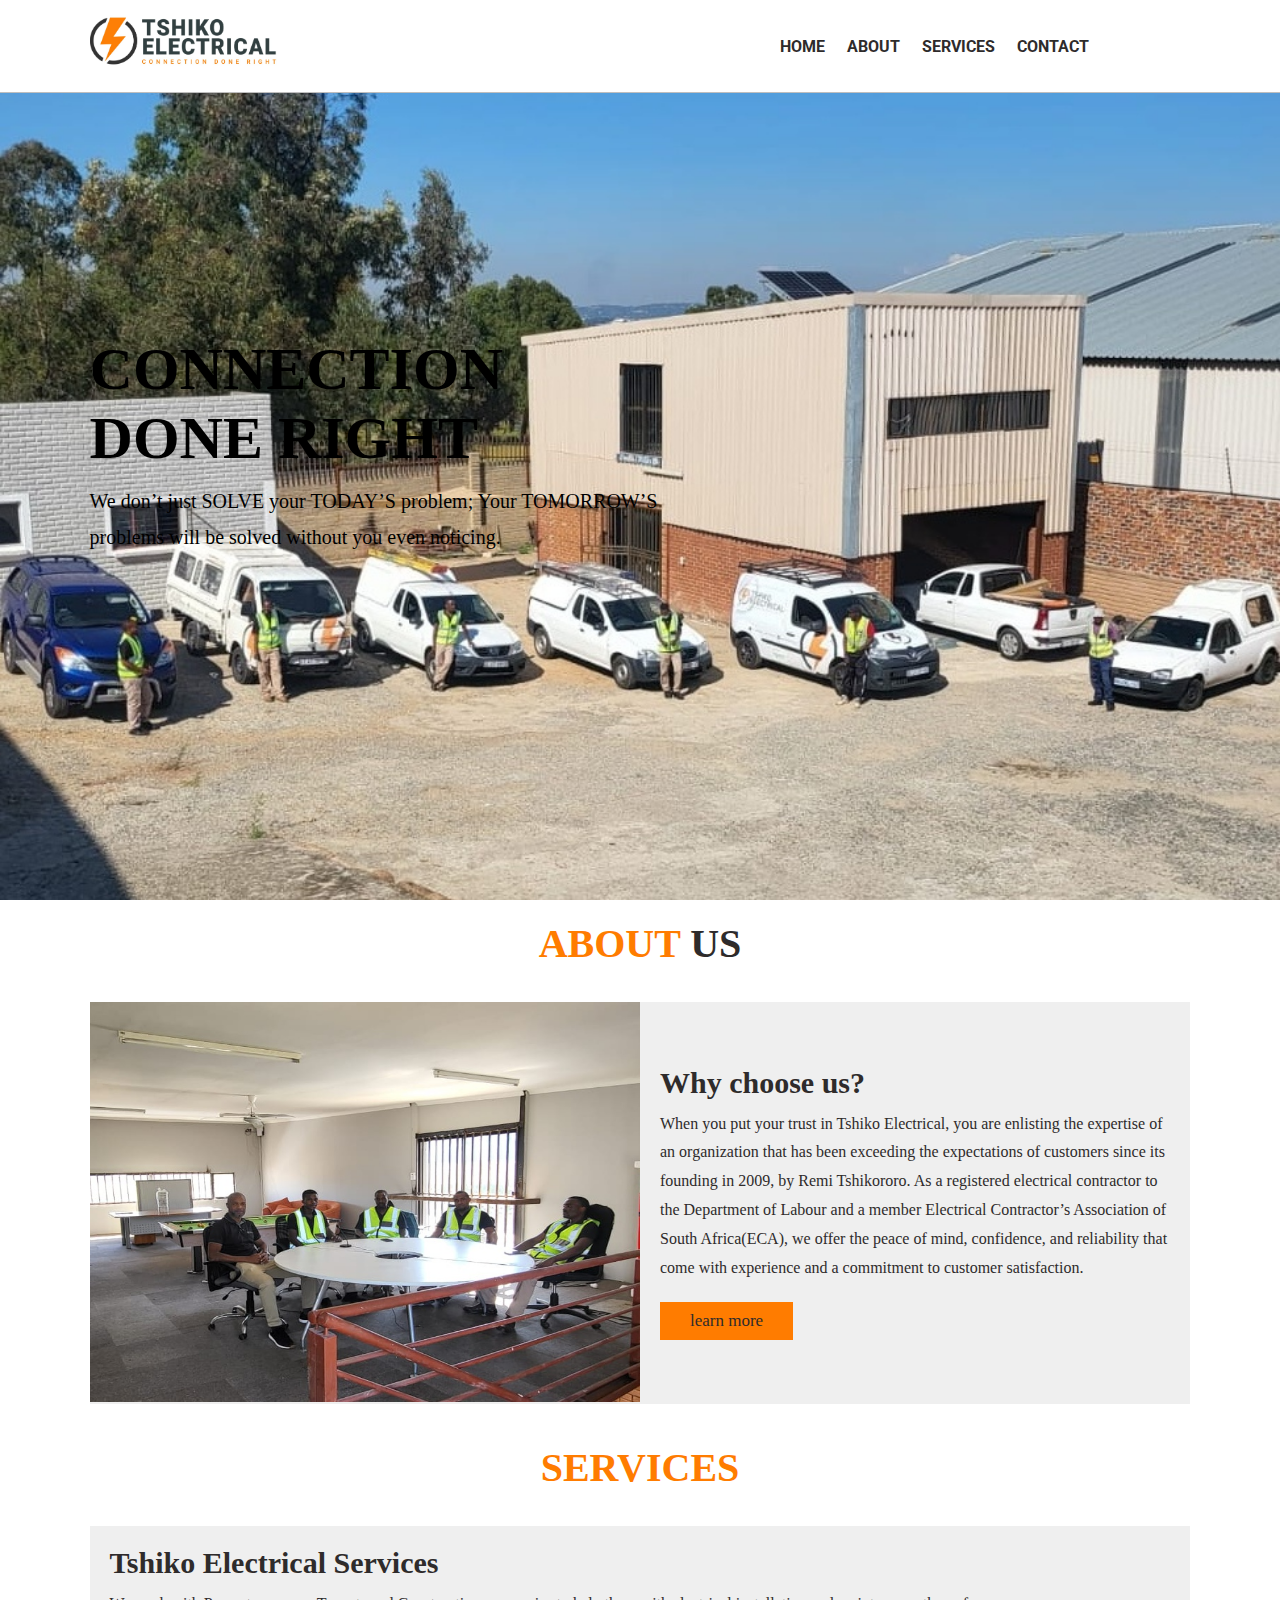
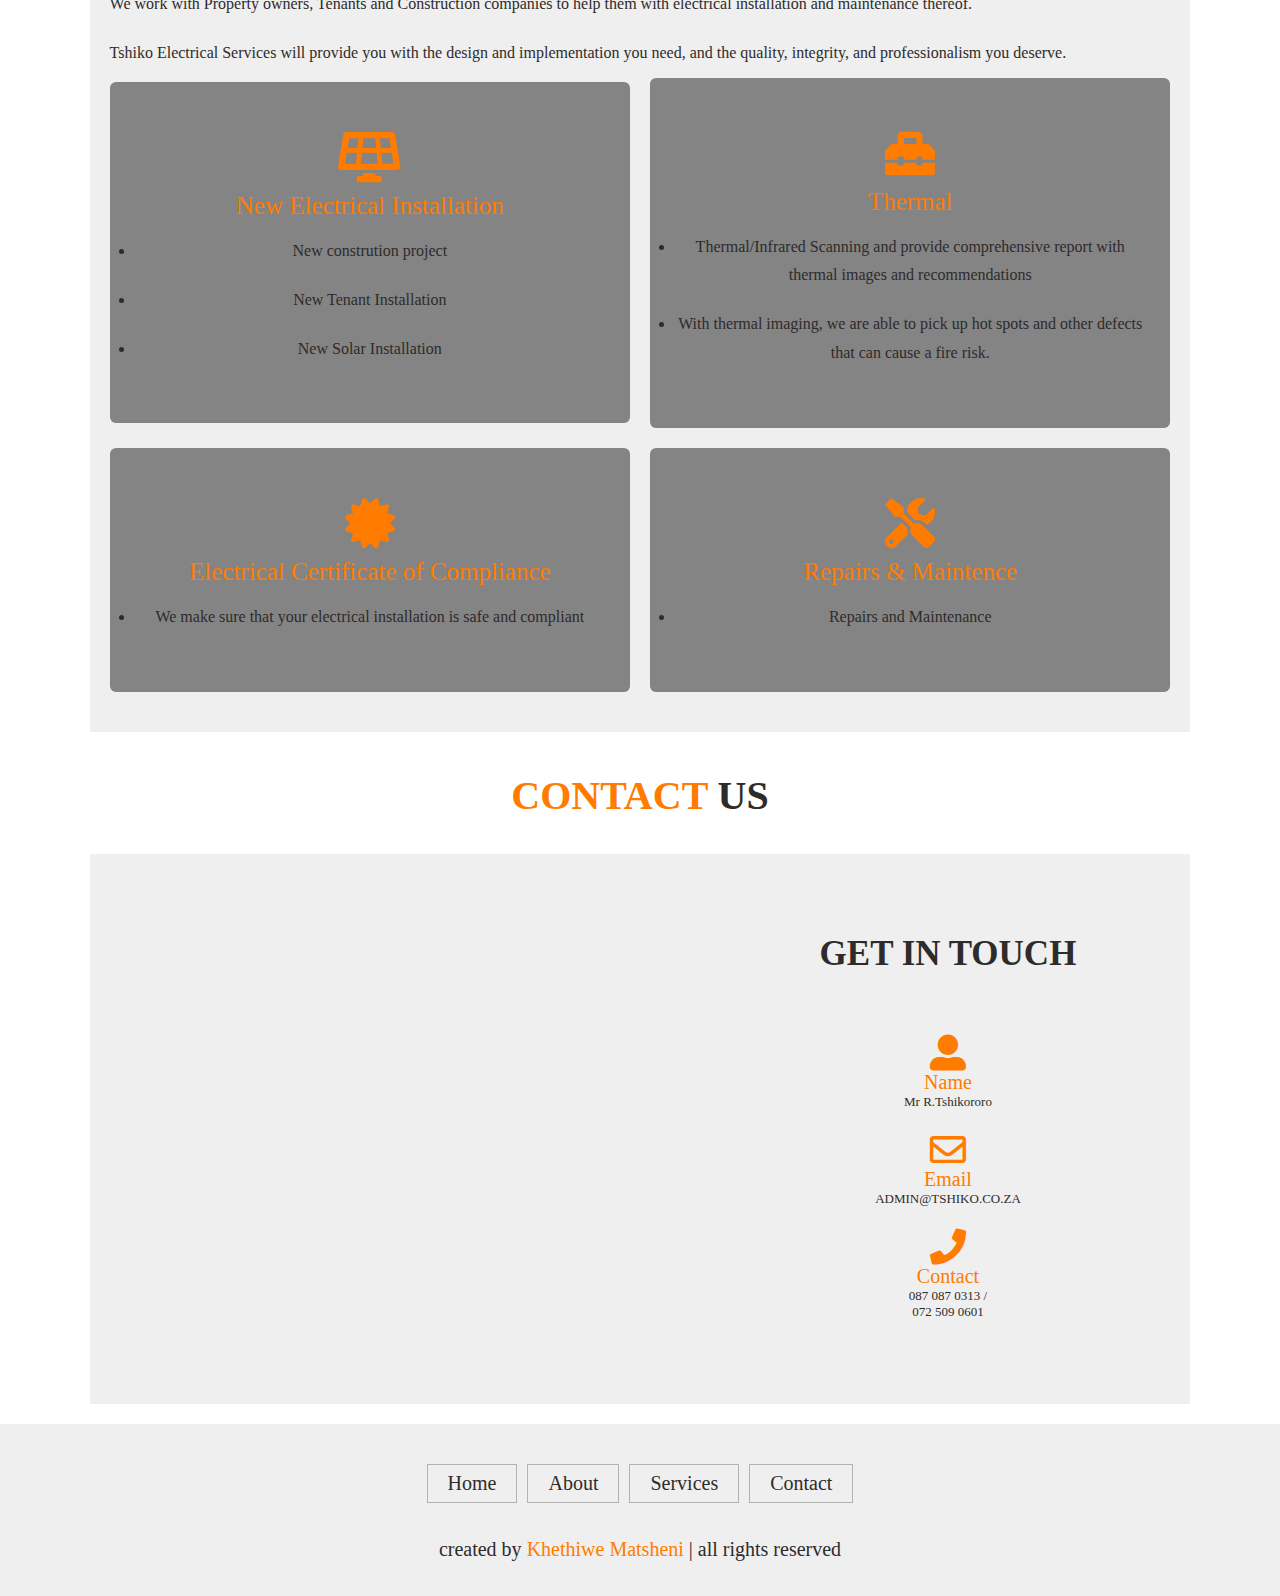
==== commit 3010fbe8: "Add files via upload" ====
--- a/index.html
+++ b/index.html
@@ -66,7 +66,7 @@
     <div class="row">
 
         <div class="image">
-            <img src="images/IMG-20221025-WA0006.jpg" alt="">
+            <img src="images/IMG_20221029_190811.jpg" alt="">
         </div>
 
         <div class="content">
--- a/css/style.css
+++ b/css/style.css
@@ -1,7 +1,7 @@
 @import url('https://fonts.googleapis.com/css2?family=Roboto:wght@100;300;400;500;700&display=swap');
 
 :root{
-    --main-color:#f18c2d;
+    --main-color:#ff7c00;
     --grayblack:rgb(46, 43, 43);
     --bg:white;
     --border:.1rem solid rgba(43, 41, 41, 0.3);
@@ -328,7 +328,7 @@
 }
 .services .serv-content .card i{
     font-size: 50px;
-    color: #f18c2d;
+    color: #ff7c00;
     transition: color 0.3s ease;
 }
 
@@ -337,7 +337,7 @@
     font-size: 25px;
     font-weight: 500;
     margin: 10px 0 7px 0;
-    color:#f18c2d;
+    color:#ff7c00;
 }
 
 .services .serv-content .card{
@@ -376,7 +376,7 @@
     font-family: Cambria, Cochin, Georgia, Times, 'Times New Roman', serif;
     padding:1rem 0;
     font-size: 2rem;
-    color: #f18c2d;
+    color: #ff7c00;
 }
 
 .review .box-container .box .stars i{
@@ -403,7 +403,7 @@
     flex:1 1 45rem;
     padding:5rem 2rem;
     text-align: center;
-    color: #f18c2d;
+    color: #ff7c00;
 }
 
 .contact .row h3{
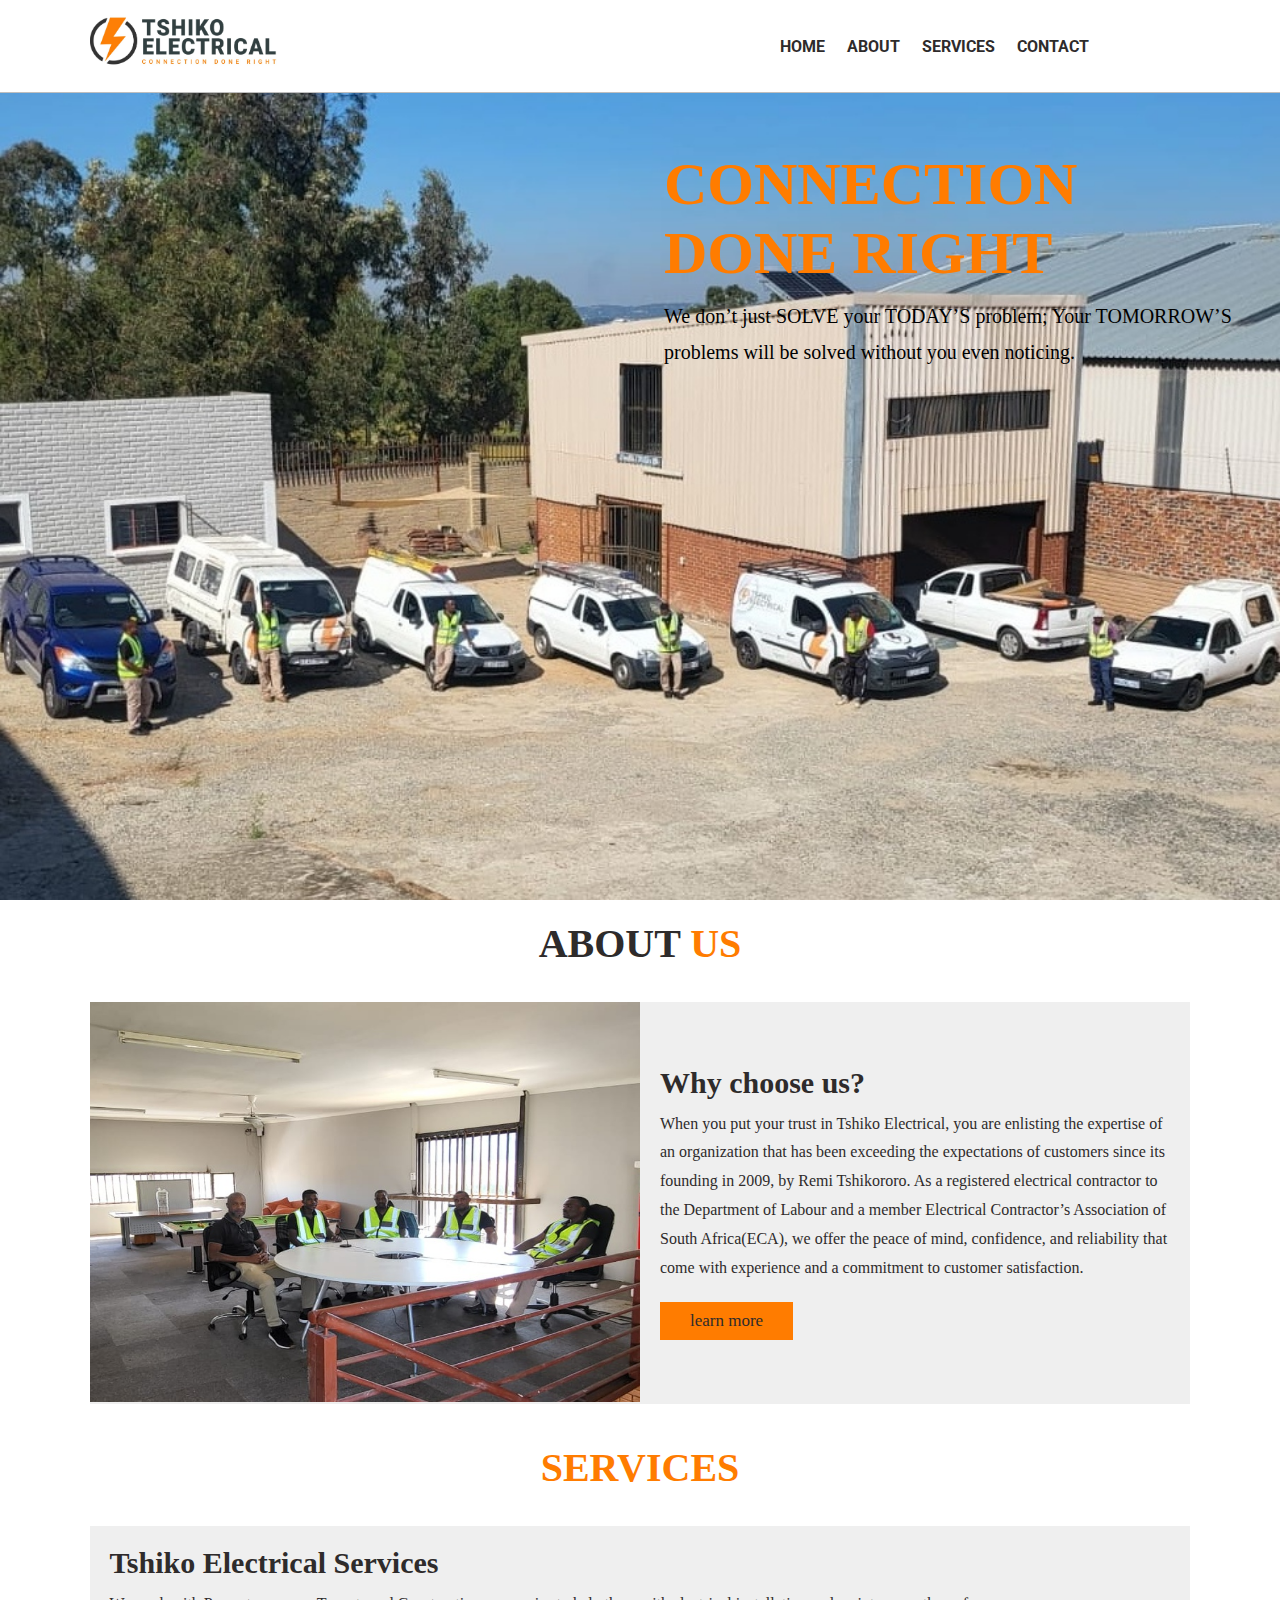
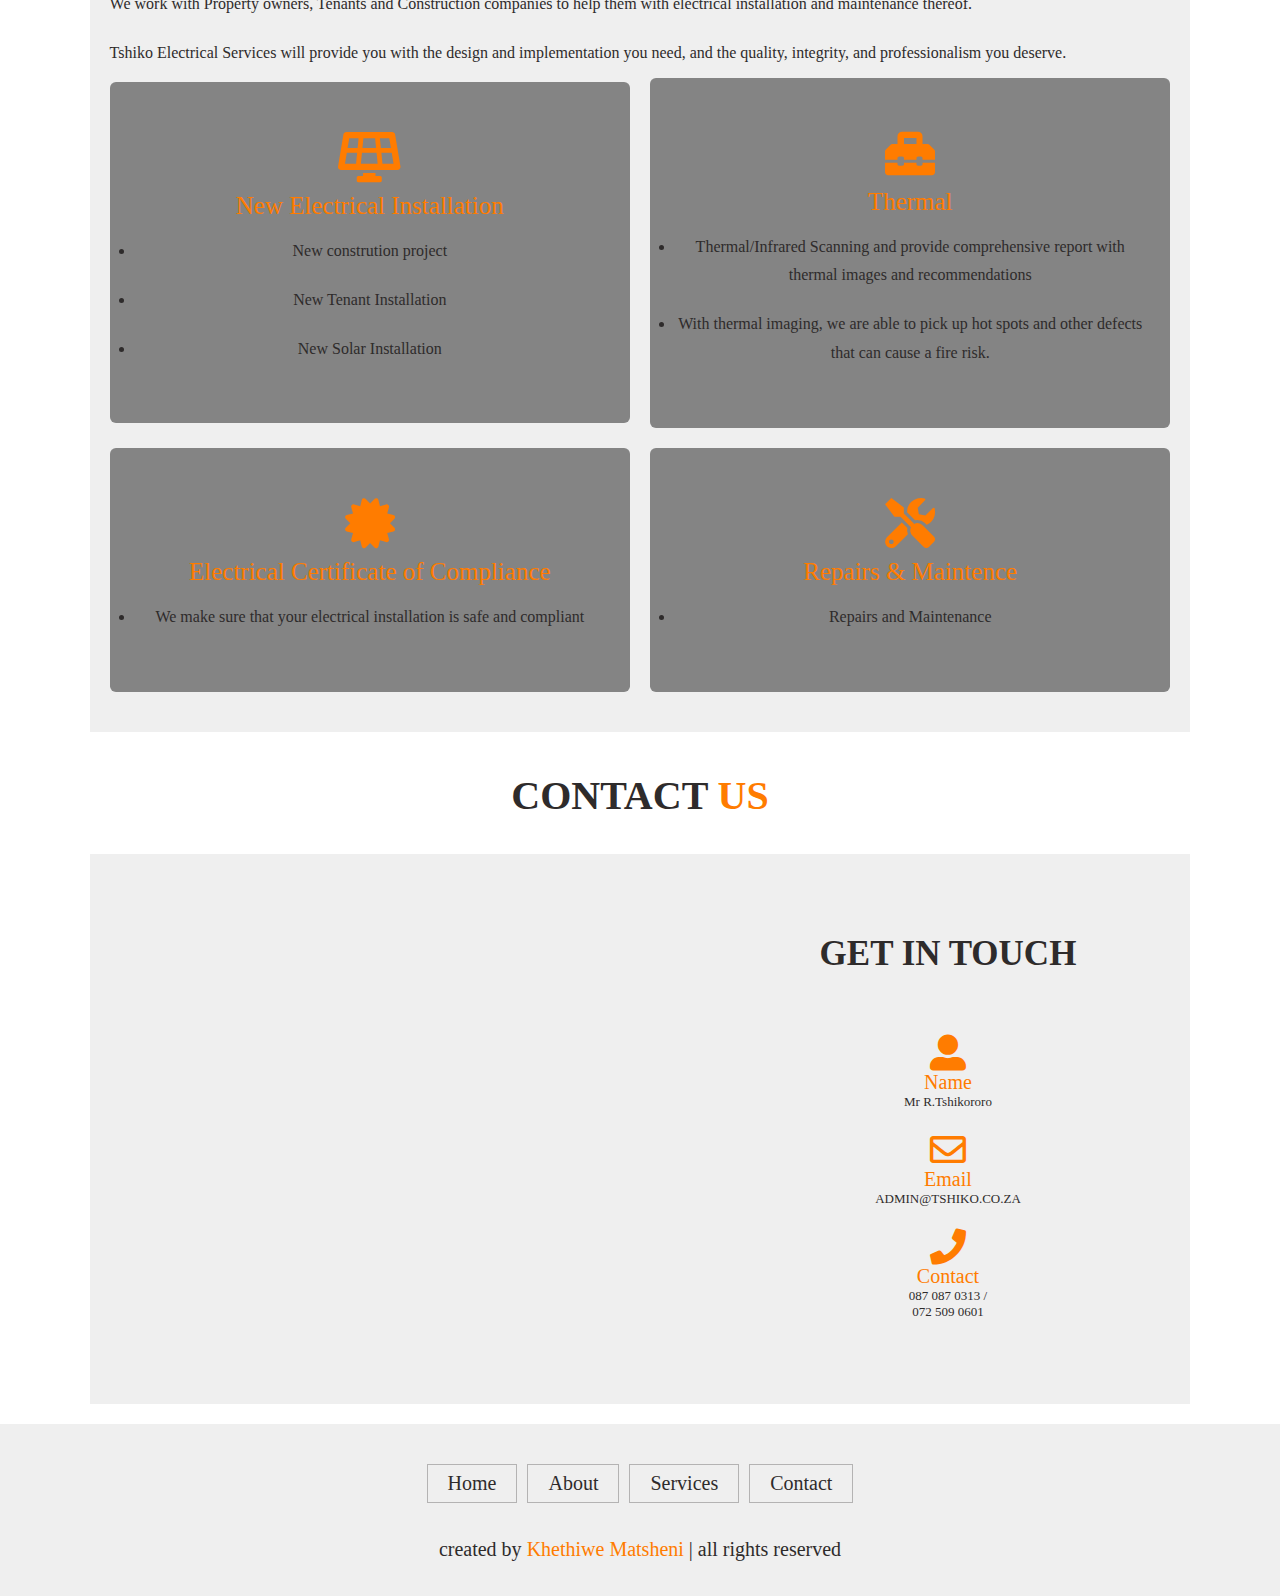
==== commit 528a24c6: "Add files via upload" ====
--- a/index.html
+++ b/index.html
@@ -44,7 +44,11 @@
 
 <section class="home" id="home">
 
-    <div class="content">
+    <div class="content" style="
+    position: absolute;
+    top: 150px;
+    right: 16px;
+    font-size: 18px;">
         <h3>connection done right</h3>
         <p><b>We don’t just SOLVE your
             TODAY’S problem; Your
@@ -61,7 +65,7 @@
 
 <section class="about" id="about">
 
-    <h1 class="heading"> <span>about</span> us </h1>
+    <h1 class="heading"> about <span>us</span></h1>
 
     <div class="row">
 
@@ -178,10 +182,11 @@
 
 <section class="contact" id="contact">
 
-    <h1 class="heading"> <span>contact</span> us </h1>
+    <h1 class="heading"> contact <span>us</span> </h1>
 
     <div class="row">
-        <iframe src="https://www.google.com/maps/embed?pb=!1m18!1m12!1m3!1d3584.1574217935186!2d28.1757963150271!3d-26.061111183501712!2m3!1f0!2f0!3f0!3m2!1i1024!2i768!4f13.1!3m3!1m2!1s0x1e956cea1ae6d1e9%3A0x53cdd61ce76cabef!2sKaolin%20Avenue%2C%20Chloorkop%2C%20Edenvale%2C%201622!5e0!3m2!1sen!2sza!4v1666808904752!5m2!1sen!2sza" width="600" height="450" style="border:0;" allowfullscreen="" loading="lazy" referrerpolicy="no-referrer-when-downgrade"></iframe>
+        <iframe src="https://www.google.com/maps/embed?pb=!1m18!1m12!1m3!1d7168.185224142374!2d28.167967647314075!3d-26.063229558529347!2m3!1f0!2f0!3f0!3m2!1i1024!2i768!4f13.1!3m3!1m2!1s0x1e956d393cab5d97%3A0x62028fe8dcfe5824!2sTshiko%20Electrical!5e0!3m2!1sen!2sza!4v1667067864992!5m2!1sen!2sza" width="600" height="450" style="border:0;" allowfullscreen="" loading="lazy" referrerpolicy="no-referrer-when-downgrade"></iframe>
+        
         <div class="column left" style="
             margin-left: 100px;">
             <h3 style="
--- a/css/style.css
+++ b/css/style.css
@@ -221,7 +221,7 @@
     font-family: Cambria, Cochin, Georgia, Times, 'Times New Roman', serif;
     font-size: 6rem;
     text-transform: uppercase;
-    color:black;
+    color:#ff7c00;
 }
 
 .home .content p{
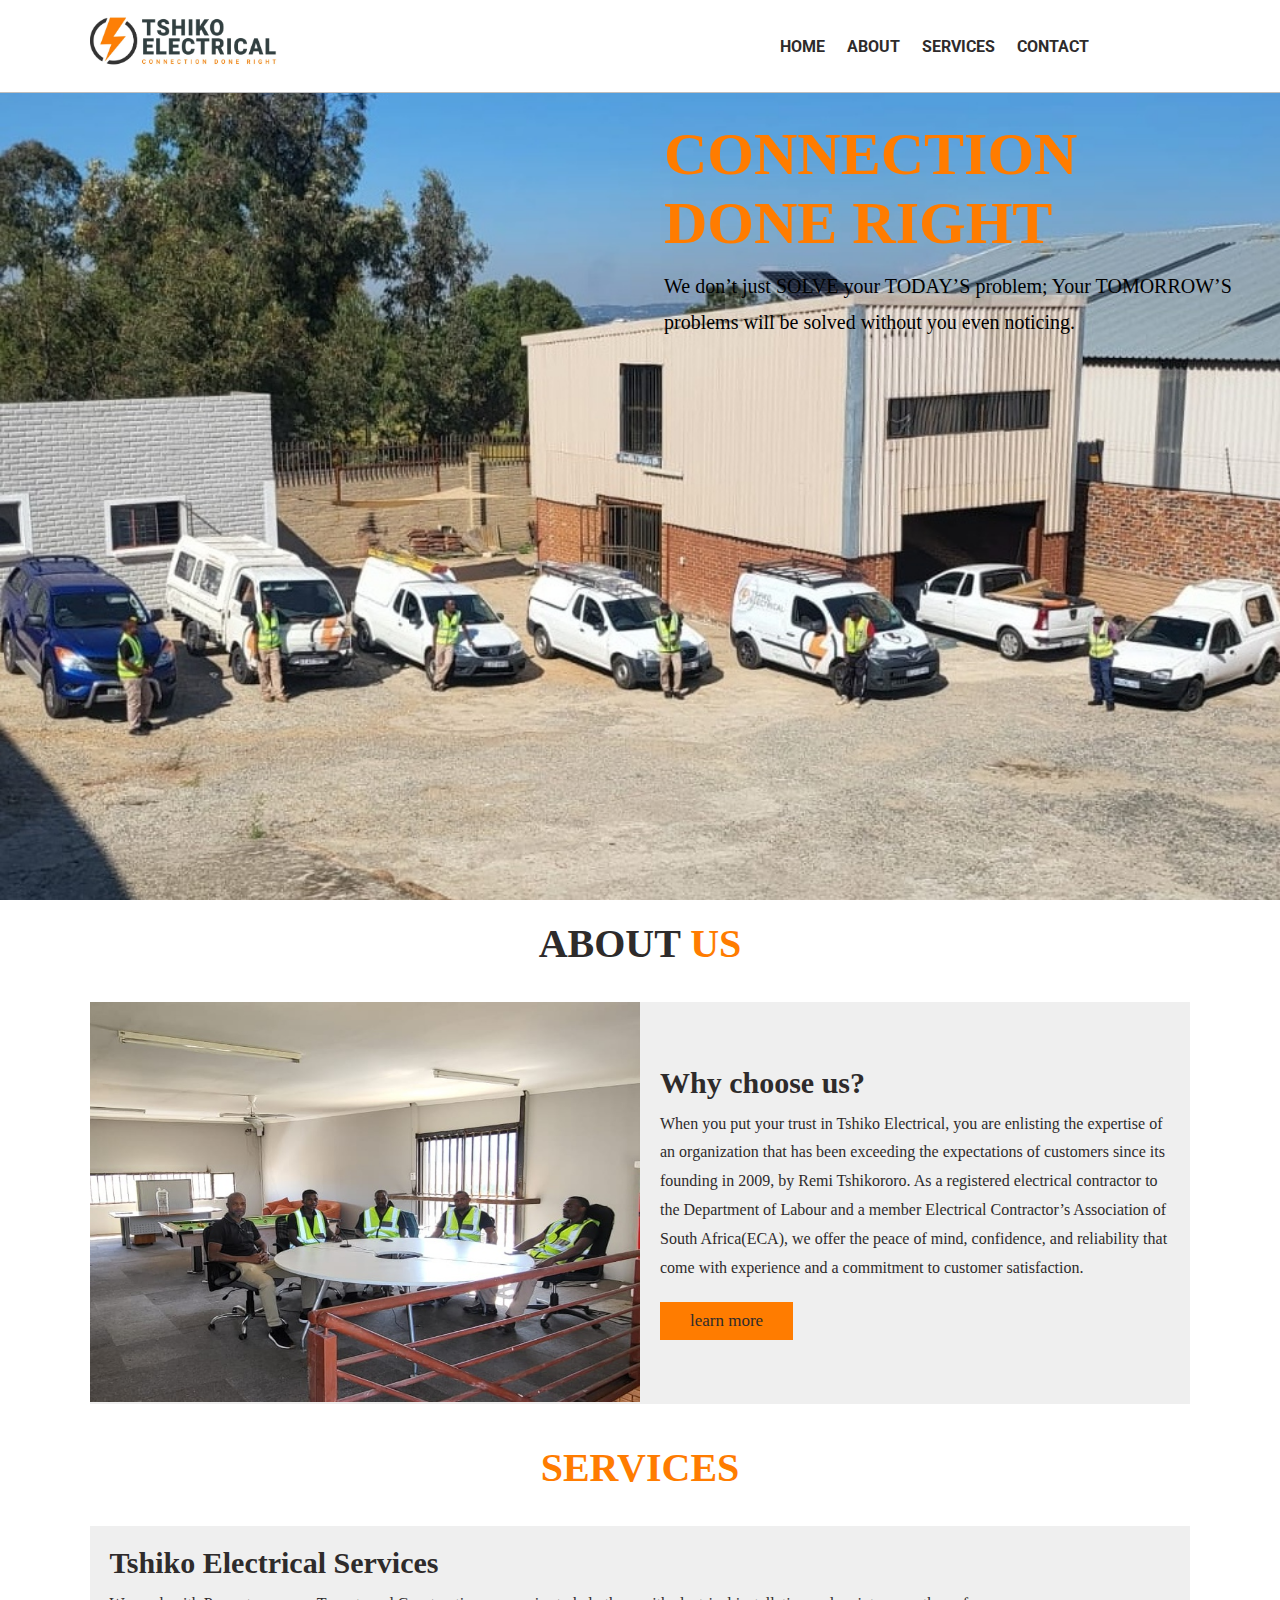
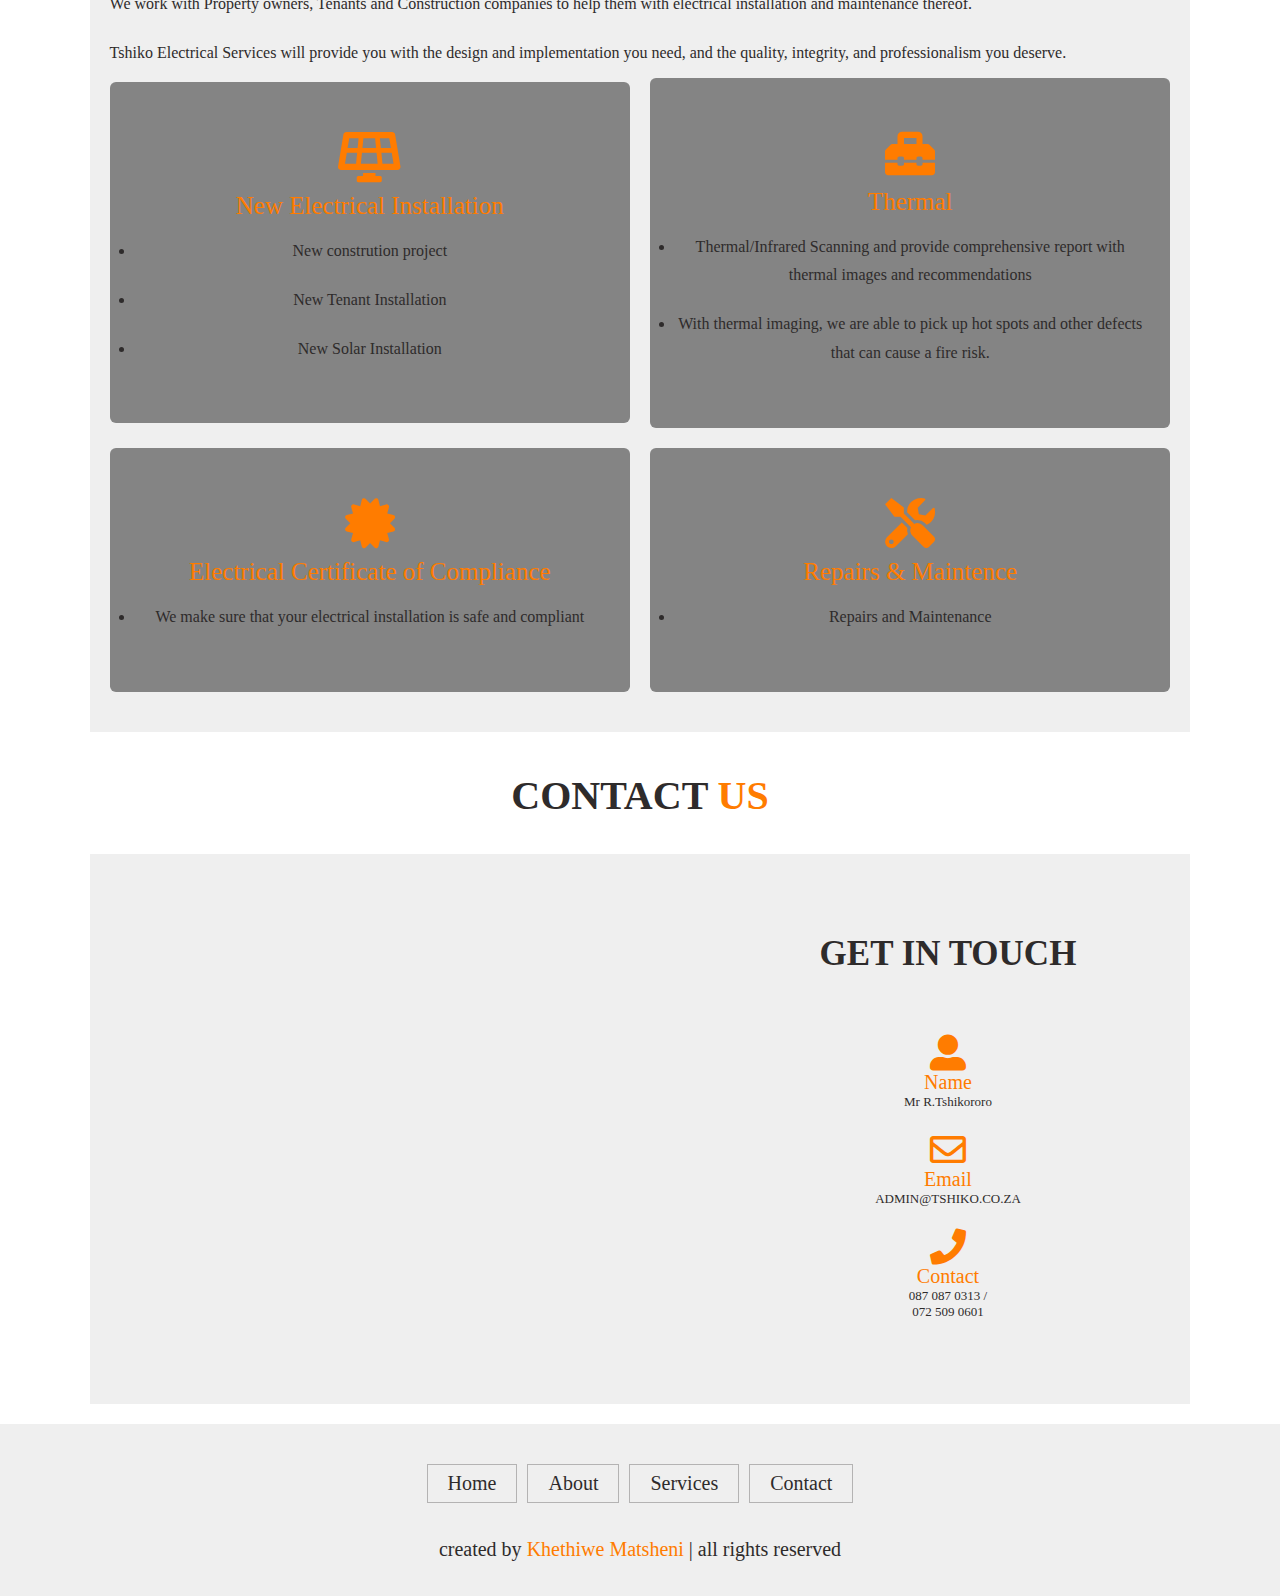
==== commit 729bd416: "Update index.html" ====
--- a/index.html
+++ b/index.html
@@ -46,7 +46,7 @@
 
     <div class="content" style="
     position: absolute;
-    top: 150px;
+    top: 120px;
     right: 16px;
     font-size: 18px;">
         <h3>connection done right</h3>
@@ -276,4 +276,4 @@
 <script src="js/script.js"></script>
 
 </body>
-</html>+</html>
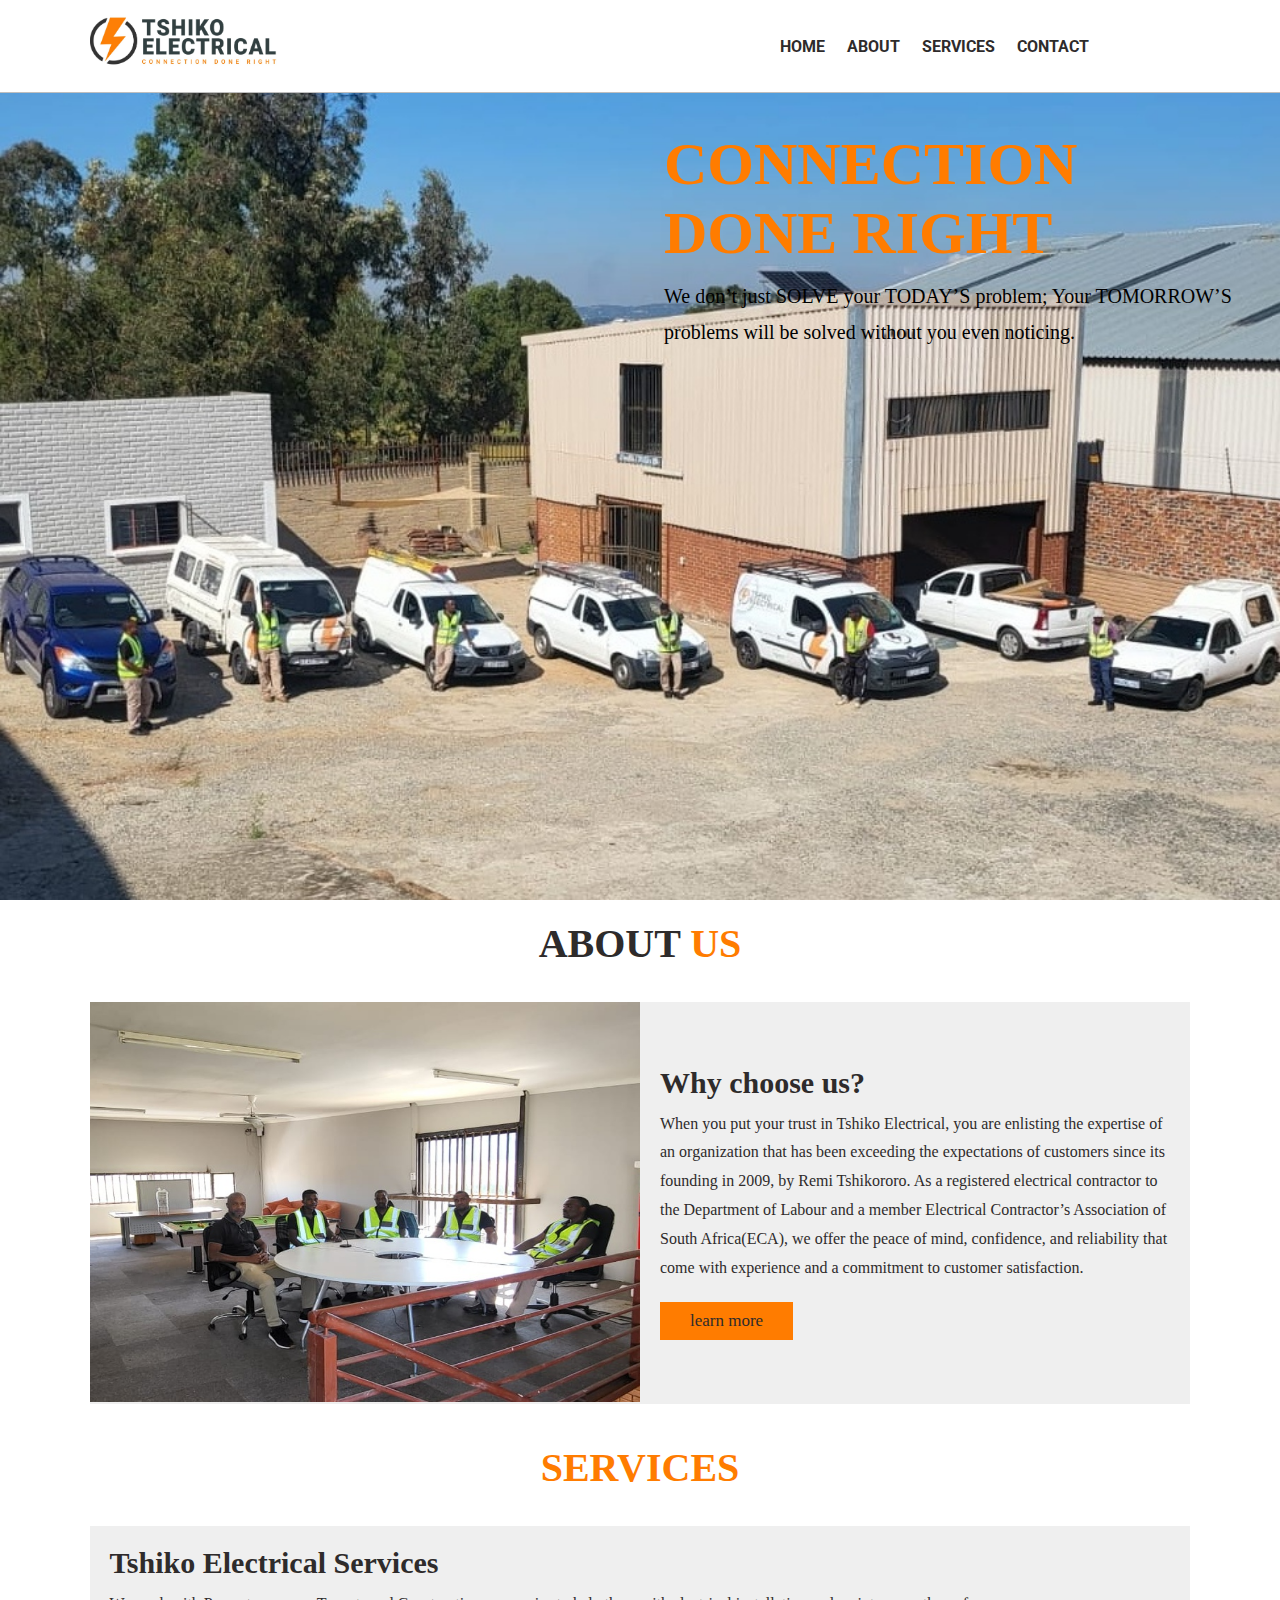
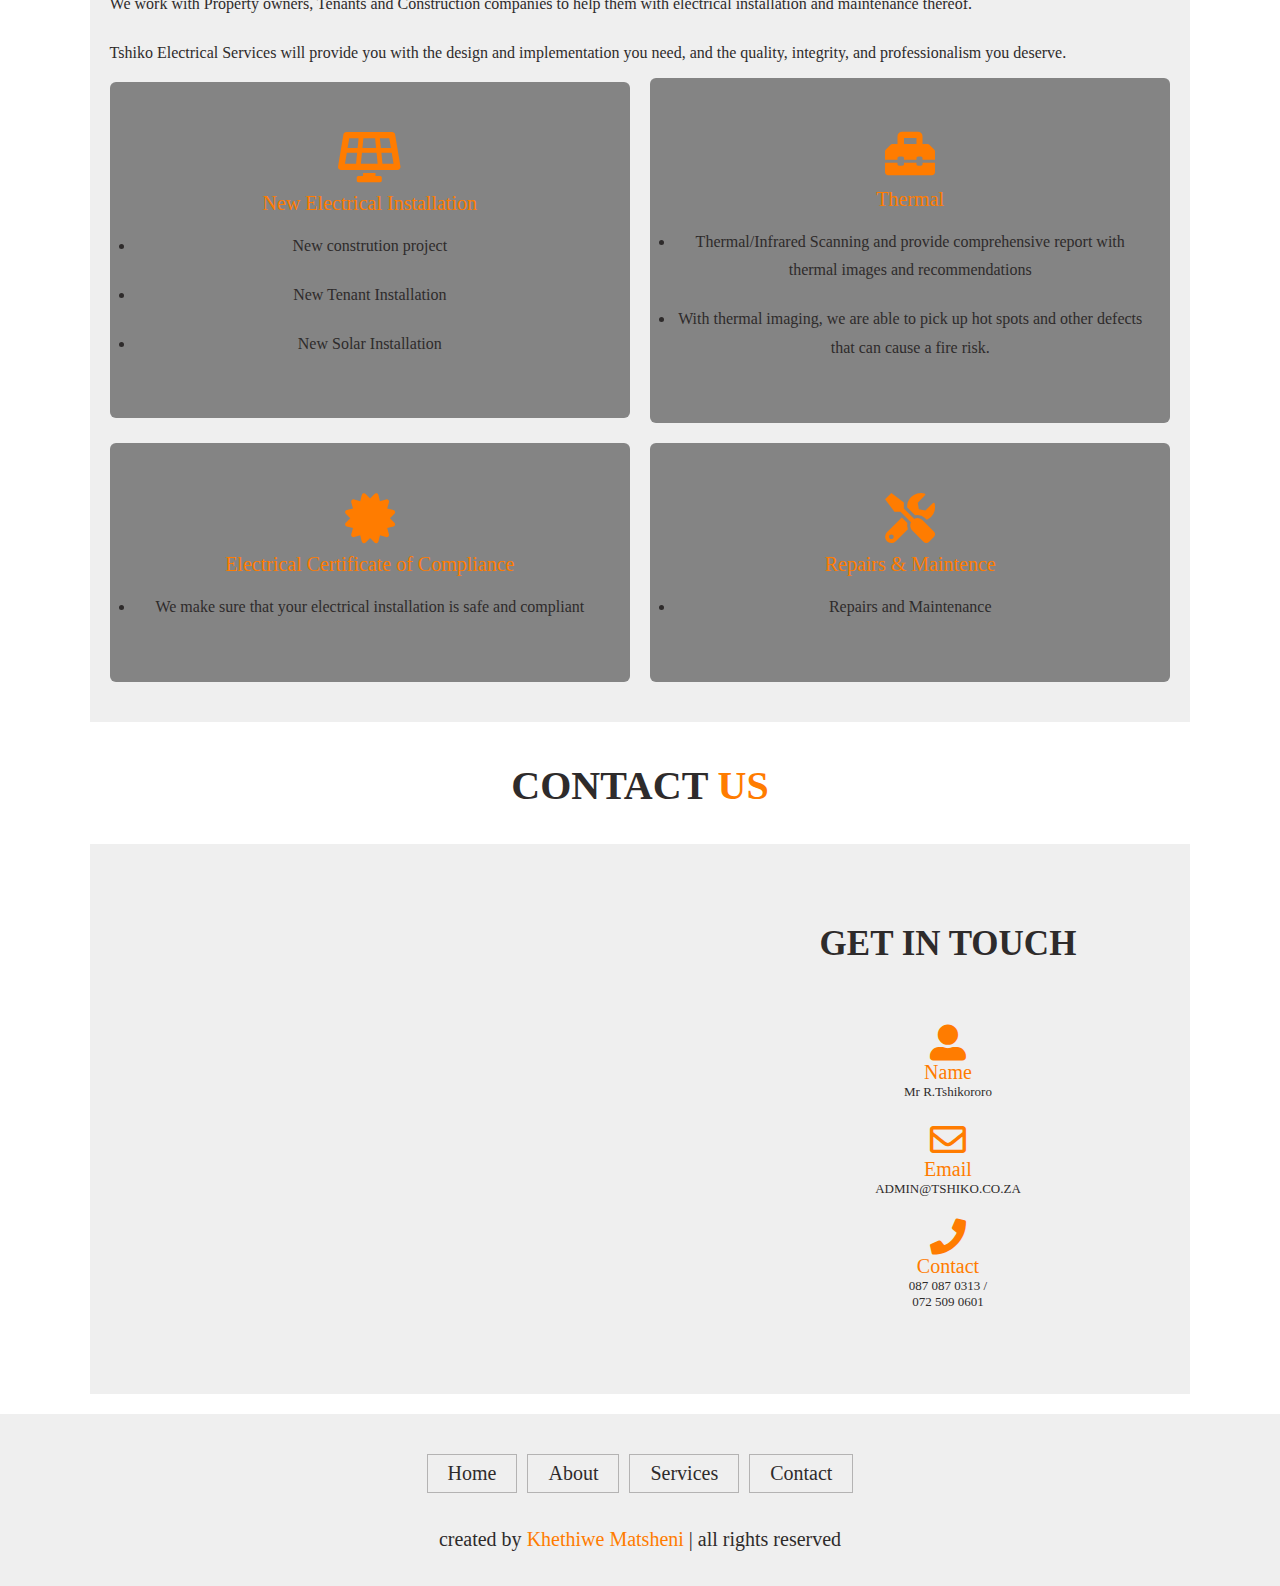
==== commit 77ab4393: "Add files via upload" ====
--- a/index.html
+++ b/index.html
@@ -46,7 +46,7 @@
 
     <div class="content" style="
     position: absolute;
-    top: 120px;
+    top: 130px;
     right: 16px;
     font-size: 18px;">
         <h3>connection done right</h3>
@@ -276,4 +276,4 @@
 <script src="js/script.js"></script>
 
 </body>
-</html>
+</html>--- a/css/style.css
+++ b/css/style.css
@@ -334,7 +334,7 @@
 
 .services .serv-content .card .text{
     font-family: Cambria, Cochin, Georgia, Times, 'Times New Roman', serif;
-    font-size: 25px;
+    font-size: 20px;
     font-weight: 500;
     margin: 10px 0 7px 0;
     color:#ff7c00;
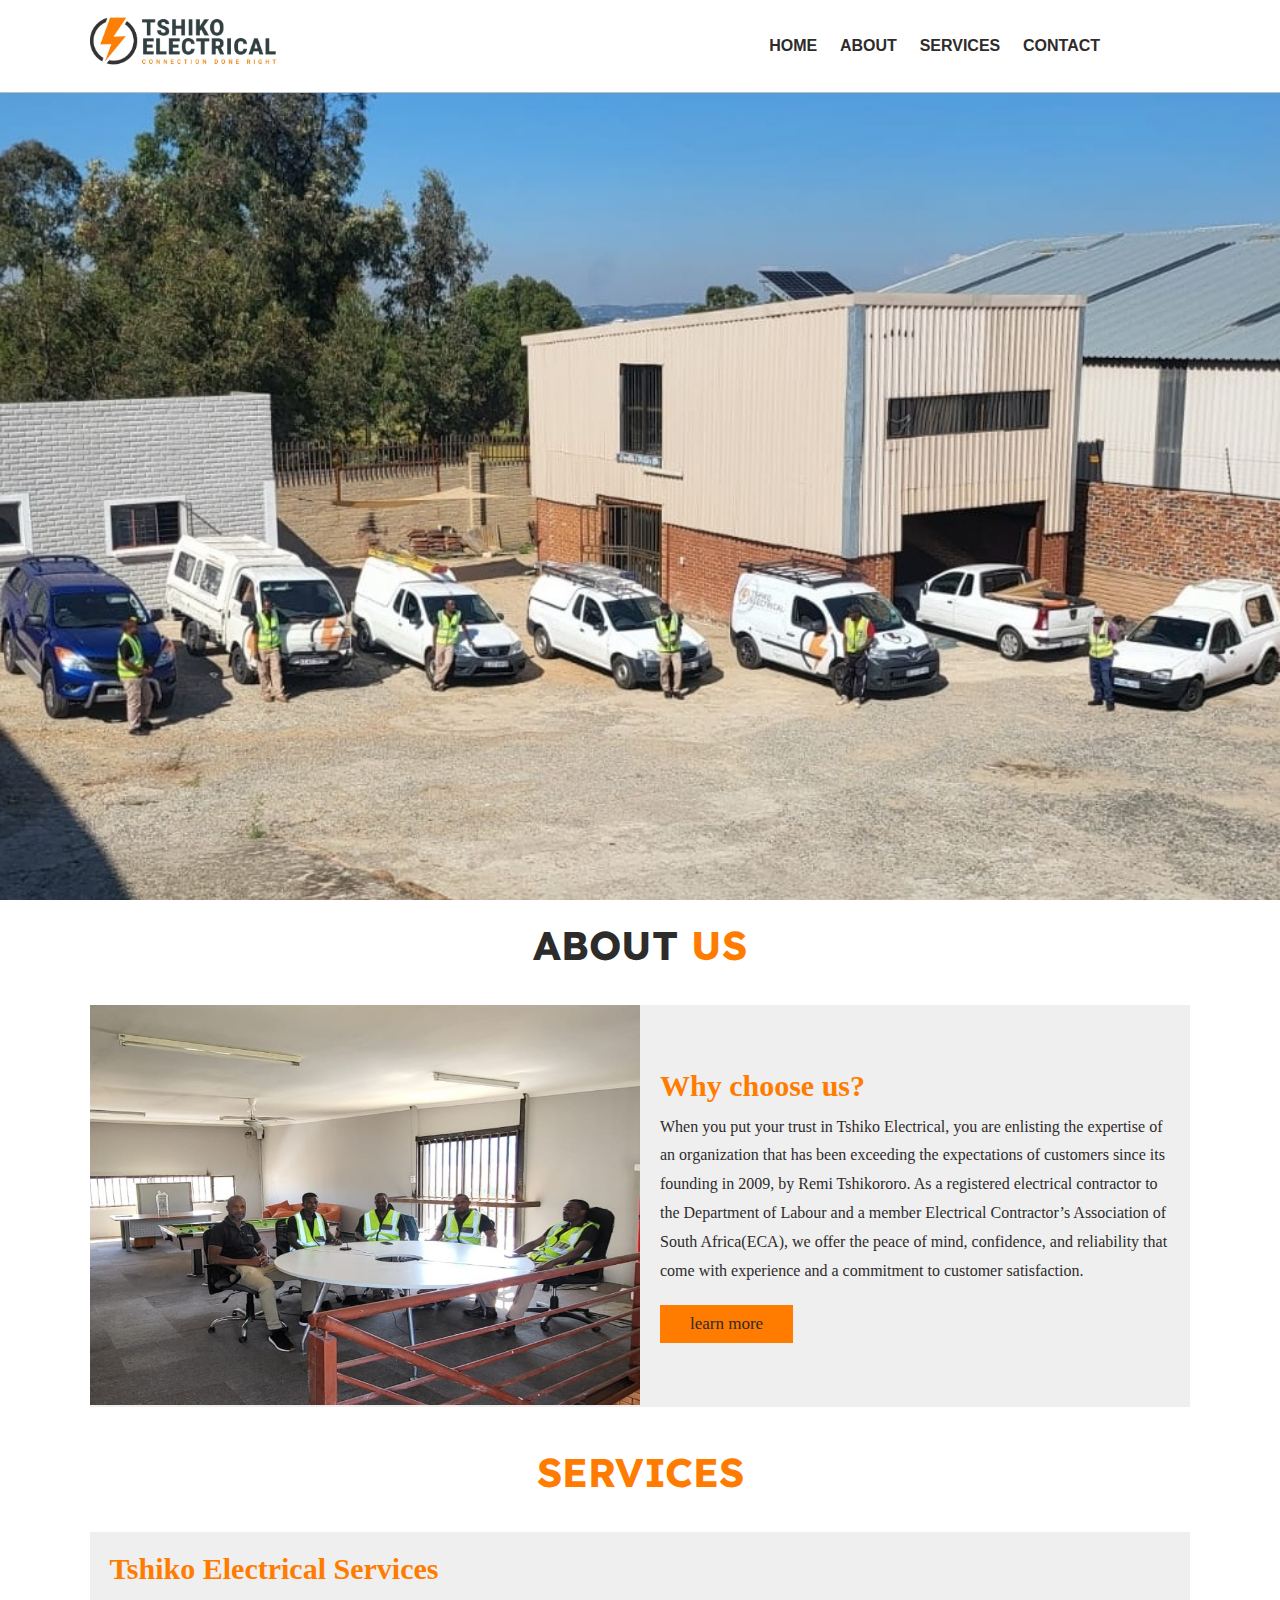
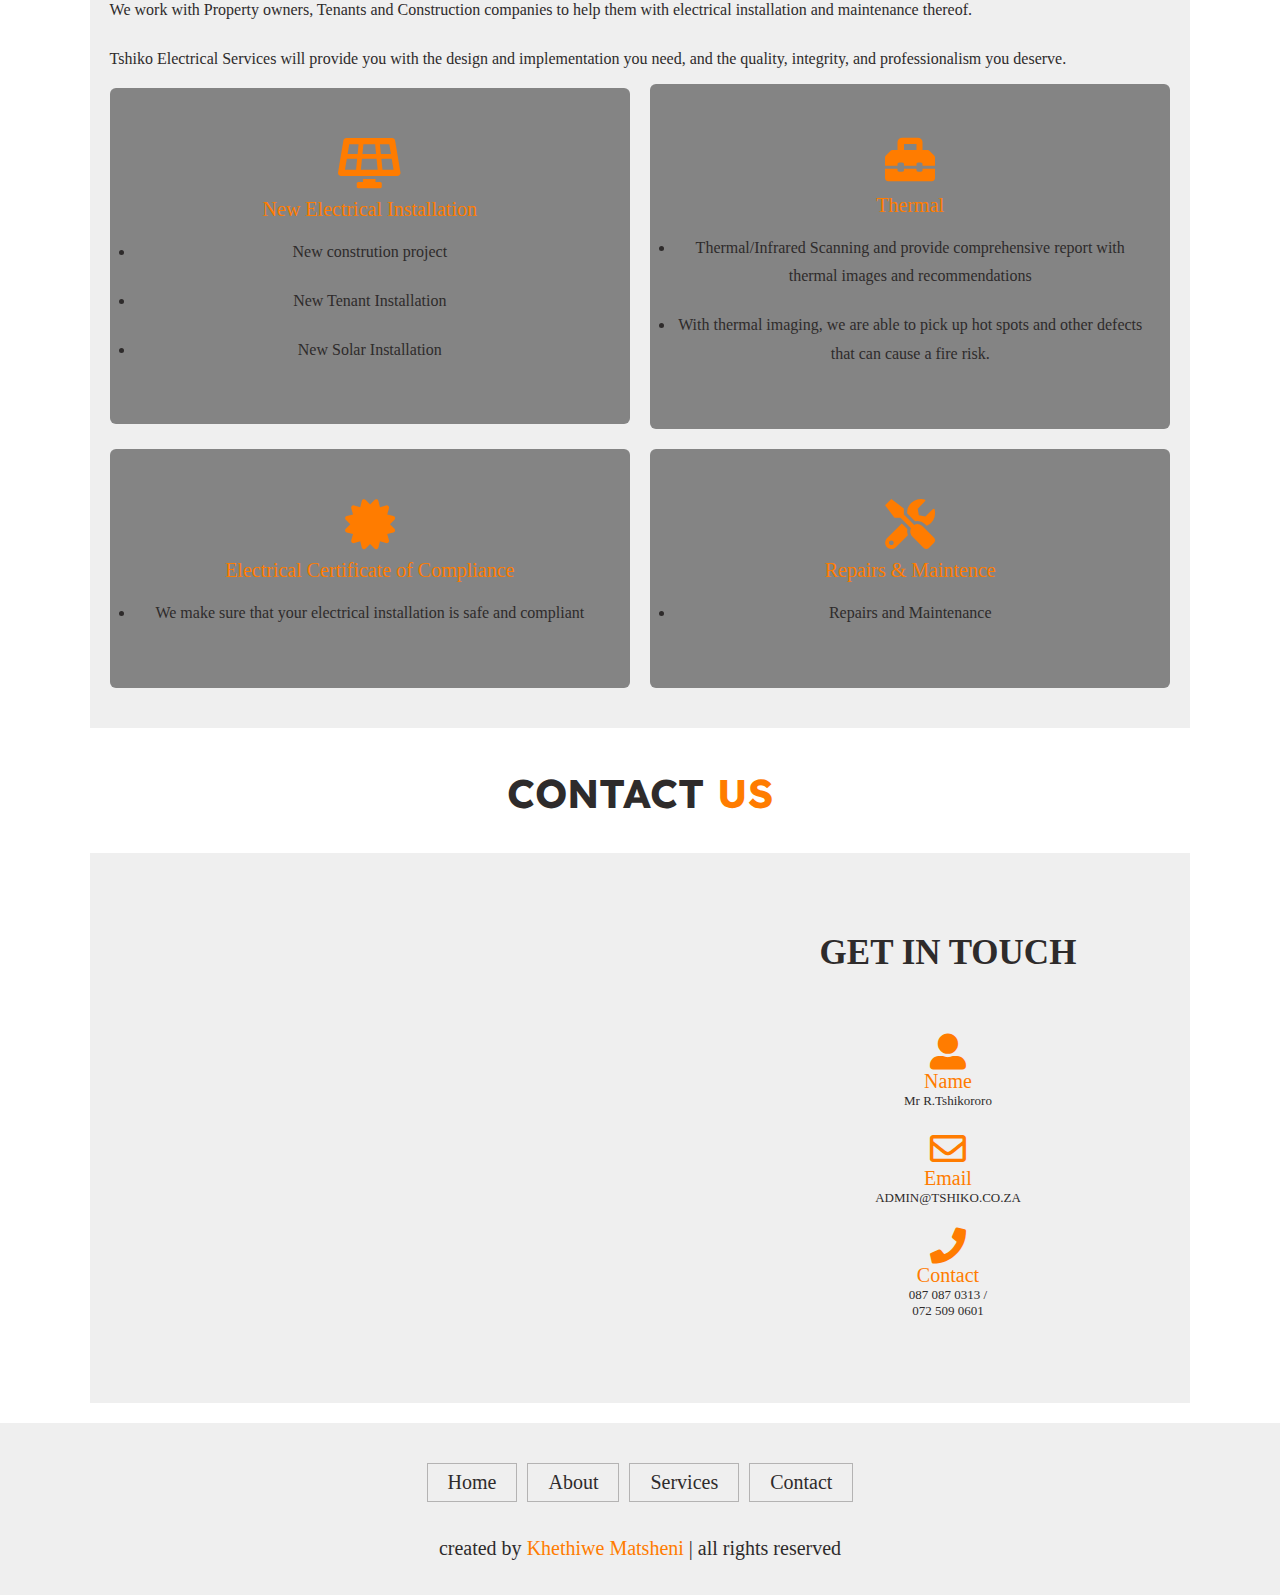
==== commit bf6c74c6: "Add files via upload" ====
--- a/index.html
+++ b/index.html
@@ -44,18 +44,7 @@
 
 <section class="home" id="home">
 
-    <div class="content" style="
-    position: absolute;
-    top: 130px;
-    right: 16px;
-    font-size: 18px;">
-        <h3>connection done right</h3>
-        <p><b>We don’t just SOLVE your
-            TODAY’S problem; Your
-            TOMORROW’S problems will
-            be solved without you even
-            noticing.</b></p>
-    </div>
+
 
 </section>
 
--- a/css/style.css
+++ b/css/style.css
@@ -1,4 +1,4 @@
-@import url('https://fonts.googleapis.com/css2?family=Roboto:wght@100;300;400;500;700&display=swap');
+@import url('https://fonts.googleapis.com/css2?family=Readex+Pro:wght@500&display=swap');
 
 :root{
     --main-color:#ff7c00;
@@ -44,6 +44,7 @@
 }
 
 .heading{
+    font-family: 'Readex Pro', sans-serif;;
     text-align: center;
     color:rgb(46, 43, 43);
     text-transform: uppercase;
@@ -218,14 +219,14 @@
 }
 
 .home .content h3{
-    font-family: Cambria, Cochin, Georgia, Times, 'Times New Roman', serif;
+    font-family: 'Readex Pro', sans-serif;;
     font-size: 6rem;
     text-transform: uppercase;
     color:#ff7c00;
 }
 
 .home .content p{
-    font-family: Cambria, Cochin, Georgia, Times, 'Times New Roman', serif;
+    font-family: 'Readex Pro', sans-serif;;
     font-size: 2rem;
     font-weight: lighter;
     line-height: 1.8;
@@ -256,7 +257,7 @@
 .about .row .content h3{
     font-family: Cambria, Cochin, Georgia, Times, 'Times New Roman', serif;
     font-size: 3rem;
-    color:rgb(46, 43, 43);
+    color:#ff7c00;
 }
 
 .about .row .content p{
@@ -295,7 +296,7 @@
 .services .row .content h3{
     font-family: Cambria, Cochin, Georgia, Times, 'Times New Roman', serif;
     font-size: 3rem;
-    color:rgb(46, 43, 43);
+    color:#ff7c00;
 }
 
 .services .row .content p{
